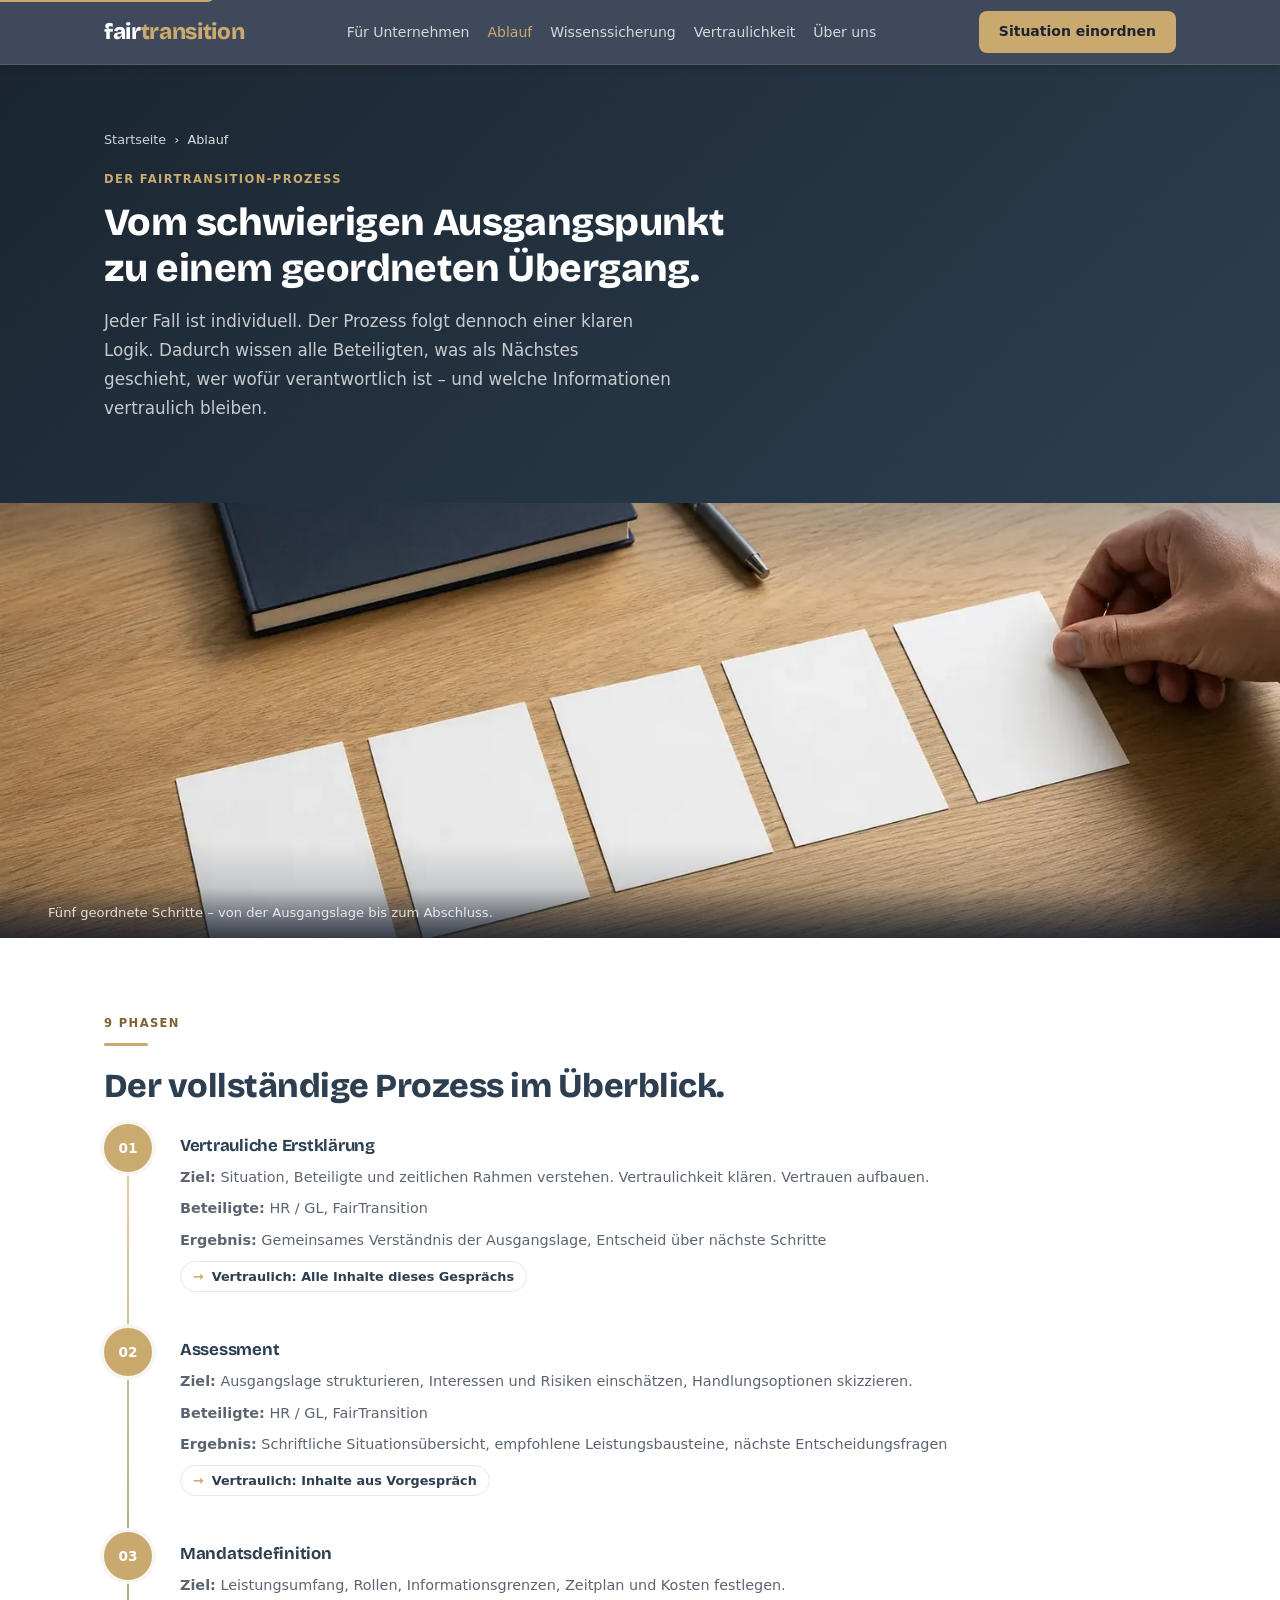
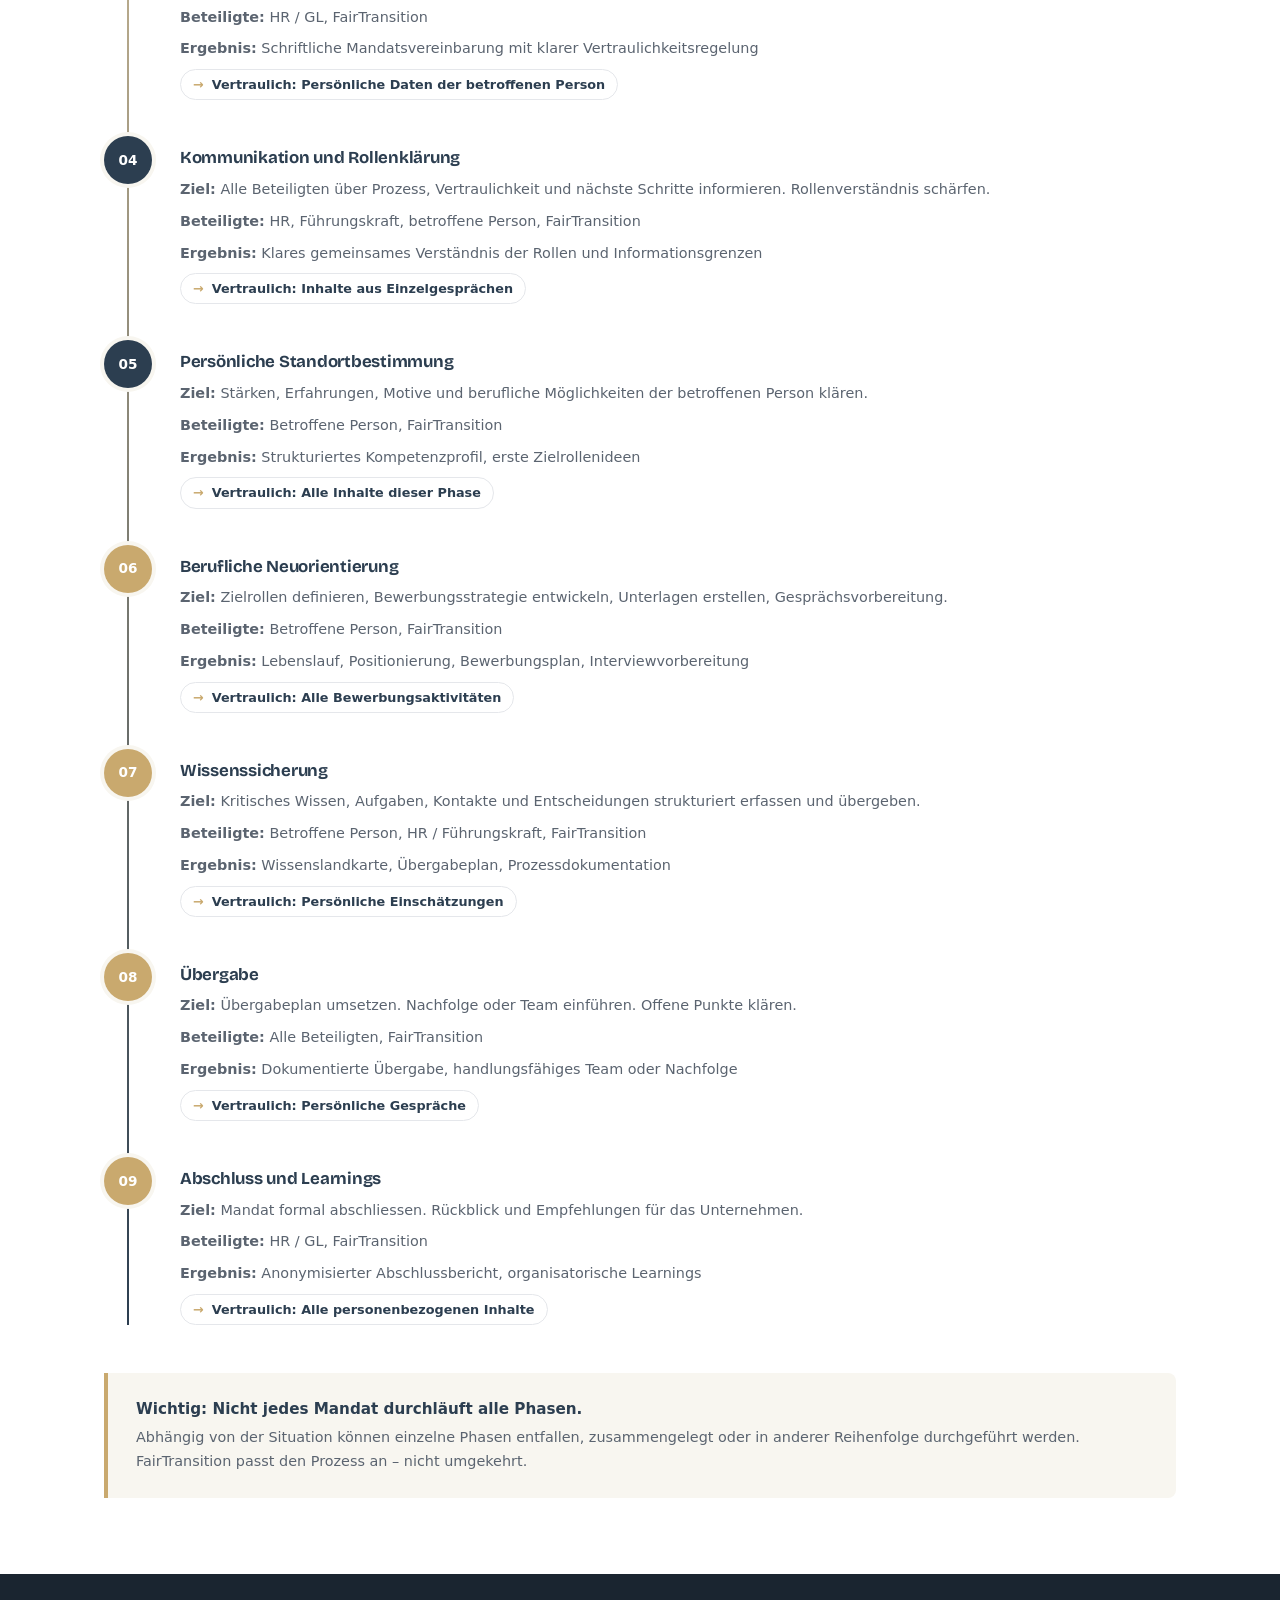
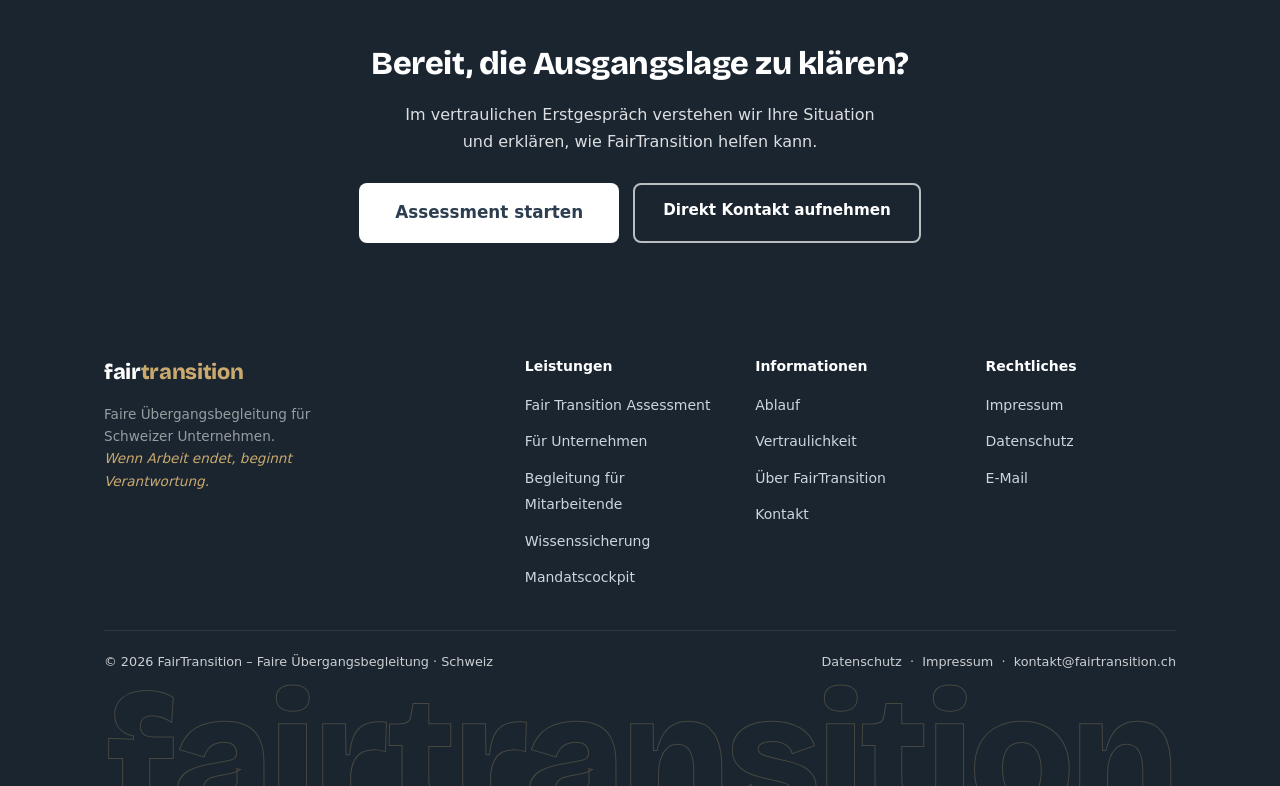
==== ablauf.html @ 6c60d322 "d start" ====
<!DOCTYPE html>
<html lang="de">
<head>
<meta charset="UTF-8">
<meta name="viewport" content="width=device-width, initial-scale=1.0">
<title>FairTransition | Ablauf – So funktioniert ein FairTransition-Mandat</title>
<meta name="description" content="Von der vertraulichen Erstklärung bis zum geordneten Abschluss: Der FairTransition-Prozess in 9 Phasen – klar, strukturiert, für alle Beteiligten nachvollziehbar.">
<meta name="robots" content="index, follow">
<link rel="canonical" href="https://fairtransition.ch/ablauf">
<meta property="og:type" content="website">
<meta property="og:url" content="https://fairtransition.ch/ablauf">
<meta property="og:title" content="FairTransition | Ablauf – So funktioniert ein FairTransition-Mandat">
<meta property="og:description" content="Von der vertraulichen Erstklärung bis zum geordneten Abschluss: Der FairTransition-Prozess in 9 Phasen – klar, strukturiert, für alle Beteiligten nachvollziehbar.">
<meta property="og:locale" content="de_CH">
<meta property="og:image" content="https://fairtransition.ch/media/fairtransition/og-image.webp">
<meta property="og:image:width" content="1200">
<meta property="og:image:height" content="630">
<meta name="twitter:image" content="https://fairtransition.ch/media/fairtransition/og-image.webp">
<link rel="icon" type="image/svg+xml" href="favicon.svg">
<link rel="preload" href="fonts/bricolage-grotesque-latin-wght-normal.woff2" as="font" type="font/woff2" crossorigin>
<link rel="stylesheet" href="css/style.css">
<link rel="stylesheet" href="css/modern.css">
</head>
<body>
<a href="index.html#main" class="skip-link">Zum Inhalt springen</a>
<nav id="nav" aria-label="Hauptnavigation">
  <div class="container nav-inner">
    <a href="index.html" class="nav-logo">fair<span>transition</span></a>
    <ul class="nav-links" role="list">
      <li><a href="unternehmen.html">Für Unternehmen</a></li>
      <li><a href="ablauf.html">Ablauf</a></li>
      <li><a href="wissenssicherung.html">Wissenssicherung</a></li>
      <li><a href="vertraulichkeit.html">Vertraulichkeit</a></li>
      <li><a href="ueber-fairtransition.html">Über uns</a></li>
    </ul>
    <a href="assessment.html" class="btn btn-primary btn-sm nav-cta" data-track="cta_nav">Situation einordnen</a>
    <button class="nav-toggle" id="navToggle" aria-label="Menü öffnen" aria-expanded="false">
      <span></span><span></span><span></span>
    </button>
  </div>
</nav>
<main id="main">

<section class="sub-hero" aria-labelledby="ab-h1">
  <div class="container">
    <nav aria-label="Breadcrumb" class="breadcrumb">
      <a href="index.html">Startseite</a><span>›</span><span>Ablauf</span>
    </nav>
    <span class="kicker">Der FairTransition-Prozess</span>
    <h1 id="ab-h1">Vom schwierigen Ausgangspunkt zu einem geordneten Übergang.</h1>
    <p>Jeder Fall ist individuell. Der Prozess folgt dennoch einer klaren Logik. Dadurch wissen alle Beteiligten, was als Nächstes geschieht, wer wofür verantwortlich ist – und welche Informationen vertraulich bleiben.</p>
  </div>
</section>

<figure class="ft-band">
  <img src="media/fairtransition/11-ablauf-struktur.webp" alt="Fünf schlichte Karten in einer Reihe auf einem Tisch als Sinnbild für den strukturierten Ablauf" loading="lazy" decoding="async" width="1500" height="900">
  <figcaption>Fünf geordnete Schritte – von der Ausgangslage bis zum Abschluss.</figcaption>
</figure>

<section style="background:var(--white)" aria-labelledby="ab-phases">
  <div class="container">
    <span class="kicker">9 Phasen</span>
    <div class="rule"></div>
    <h2 id="ab-phases" class="section-title">Der vollständige Prozess im Überblick.</h2>
    <div class="prozess-grid">

      <div class="prozess-step reveal">
        <div class="prozess-num">01</div>
        <div class="prozess-content">
          <h3>Vertrauliche Erstklärung</h3>
          <p><strong>Ziel:</strong> Situation, Beteiligte und zeitlichen Rahmen verstehen. Vertraulichkeit klären. Vertrauen aufbauen.</p>
          <p><strong>Beteiligte:</strong> HR / GL, FairTransition</p>
          <p><strong>Ergebnis:</strong> Gemeinsames Verständnis der Ausgangslage, Entscheid über nächste Schritte</p>
          <span class="prozess-result">Vertraulich: Alle Inhalte dieses Gesprächs</span>
        </div>
      </div>

      <div class="prozess-step reveal">
        <div class="prozess-num">02</div>
        <div class="prozess-content">
          <h3>Assessment</h3>
          <p><strong>Ziel:</strong> Ausgangslage strukturieren, Interessen und Risiken einschätzen, Handlungsoptionen skizzieren.</p>
          <p><strong>Beteiligte:</strong> HR / GL, FairTransition</p>
          <p><strong>Ergebnis:</strong> Schriftliche Situationsübersicht, empfohlene Leistungsbausteine, nächste Entscheidungsfragen</p>
          <span class="prozess-result">Vertraulich: Inhalte aus Vorgespräch</span>
        </div>
      </div>

      <div class="prozess-step reveal">
        <div class="prozess-num">03</div>
        <div class="prozess-content">
          <h3>Mandatsdefinition</h3>
          <p><strong>Ziel:</strong> Leistungsumfang, Rollen, Informationsgrenzen, Zeitplan und Kosten festlegen.</p>
          <p><strong>Beteiligte:</strong> HR / GL, FairTransition</p>
          <p><strong>Ergebnis:</strong> Schriftliche Mandatsvereinbarung mit klarer Vertraulichkeitsregelung</p>
          <span class="prozess-result">Vertraulich: Persönliche Daten der betroffenen Person</span>
        </div>
      </div>

      <div class="prozess-step reveal">
        <div class="prozess-num">04</div>
        <div class="prozess-content">
          <h3>Kommunikation und Rollenklärung</h3>
          <p><strong>Ziel:</strong> Alle Beteiligten über Prozess, Vertraulichkeit und nächste Schritte informieren. Rollenverständnis schärfen.</p>
          <p><strong>Beteiligte:</strong> HR, Führungskraft, betroffene Person, FairTransition</p>
          <p><strong>Ergebnis:</strong> Klares gemeinsames Verständnis der Rollen und Informationsgrenzen</p>
          <span class="prozess-result">Vertraulich: Inhalte aus Einzelgesprächen</span>
        </div>
      </div>

      <div class="prozess-step reveal">
        <div class="prozess-num">05</div>
        <div class="prozess-content">
          <h3>Persönliche Standortbestimmung</h3>
          <p><strong>Ziel:</strong> Stärken, Erfahrungen, Motive und berufliche Möglichkeiten der betroffenen Person klären.</p>
          <p><strong>Beteiligte:</strong> Betroffene Person, FairTransition</p>
          <p><strong>Ergebnis:</strong> Strukturiertes Kompetenzprofil, erste Zielrollenideen</p>
          <span class="prozess-result">Vertraulich: Alle Inhalte dieser Phase</span>
        </div>
      </div>

      <div class="prozess-step reveal">
        <div class="prozess-num">06</div>
        <div class="prozess-content">
          <h3>Berufliche Neuorientierung</h3>
          <p><strong>Ziel:</strong> Zielrollen definieren, Bewerbungsstrategie entwickeln, Unterlagen erstellen, Gesprächsvorbereitung.</p>
          <p><strong>Beteiligte:</strong> Betroffene Person, FairTransition</p>
          <p><strong>Ergebnis:</strong> Lebenslauf, Positionierung, Bewerbungsplan, Interviewvorbereitung</p>
          <span class="prozess-result">Vertraulich: Alle Bewerbungsaktivitäten</span>
        </div>
      </div>

      <div class="prozess-step reveal">
        <div class="prozess-num">07</div>
        <div class="prozess-content">
          <h3>Wissenssicherung</h3>
          <p><strong>Ziel:</strong> Kritisches Wissen, Aufgaben, Kontakte und Entscheidungen strukturiert erfassen und übergeben.</p>
          <p><strong>Beteiligte:</strong> Betroffene Person, HR / Führungskraft, FairTransition</p>
          <p><strong>Ergebnis:</strong> Wissenslandkarte, Übergabeplan, Prozessdokumentation</p>
          <span class="prozess-result">Vertraulich: Persönliche Einschätzungen</span>
        </div>
      </div>

      <div class="prozess-step reveal">
        <div class="prozess-num">08</div>
        <div class="prozess-content">
          <h3>Übergabe</h3>
          <p><strong>Ziel:</strong> Übergabeplan umsetzen. Nachfolge oder Team einführen. Offene Punkte klären.</p>
          <p><strong>Beteiligte:</strong> Alle Beteiligten, FairTransition</p>
          <p><strong>Ergebnis:</strong> Dokumentierte Übergabe, handlungsfähiges Team oder Nachfolge</p>
          <span class="prozess-result">Vertraulich: Persönliche Gespräche</span>
        </div>
      </div>

      <div class="prozess-step reveal">
        <div class="prozess-num">09</div>
        <div class="prozess-content">
          <h3>Abschluss und Learnings</h3>
          <p><strong>Ziel:</strong> Mandat formal abschliessen. Rückblick und Empfehlungen für das Unternehmen.</p>
          <p><strong>Beteiligte:</strong> HR / GL, FairTransition</p>
          <p><strong>Ergebnis:</strong> Anonymisierter Abschlussbericht, organisatorische Learnings</p>
          <span class="prozess-result">Vertraulich: Alle personenbezogenen Inhalte</span>
        </div>
      </div>

    </div>
    <div style="margin-top:48px;padding:24px 28px;background:var(--cream);border-left:4px solid var(--ochre);border-radius:0 var(--r) var(--r) 0">
      <p style="font-size:.95rem;color:var(--blue);font-weight:600;margin-bottom:4px">Wichtig: Nicht jedes Mandat durchläuft alle Phasen.</p>
      <p style="font-size:.9rem;color:var(--gray)">Abhängig von der Situation können einzelne Phasen entfallen, zusammengelegt oder in anderer Reihenfolge durchgeführt werden. FairTransition passt den Prozess an – nicht umgekehrt.</p>
    </div>
  </div>
</section>

<section style="background:var(--blue-dk);padding:64px 0;text-align:center">
  <div class="container">
    <h2 style="font-size:clamp(1.4rem,3vw,2rem);font-weight:800;color:var(--white);margin-bottom:12px">Bereit, die Ausgangslage zu klären?</h2>
    <p style="color:rgba(255,255,255,.85);max-width:480px;margin:0 auto 28px">Im vertraulichen Erstgespräch verstehen wir Ihre Situation und erklären, wie FairTransition helfen kann.</p>
    <div class="cta-btns">
      <a href="assessment.html" class="btn btn-white btn-lg" data-track="cta_ab_assess">Assessment starten</a>
      <a href="kontakt.html" class="btn btn-outline" data-track="cta_ab_kontakt">Direkt Kontakt aufnehmen</a>
    </div>
  </div>
</section>

</main>
<footer>
  <div class="container">
    <div class="footer-inner">
      <div class="footer-brand">
        <div class="logo">fair<span>transition</span></div>
        <p>Faire Übergangsbegleitung für Schweizer Unternehmen.<br><em>Wenn Arbeit endet, beginnt Verantwortung.</em></p>
      </div>
      <div class="footer-col">
        <h4>Leistungen</h4>
        <ul>
          <li><a href="assessment.html">Fair Transition Assessment</a></li>
          <li><a href="unternehmen.html">Für Unternehmen</a></li>
          <li><a href="mitarbeitende.html">Begleitung für Mitarbeitende</a></li>
          <li><a href="wissenssicherung.html">Wissenssicherung</a></li>
          <li><a href="mandatscockpit.html">Mandatscockpit</a></li>
        </ul>
      </div>
      <div class="footer-col">
        <h4>Informationen</h4>
        <ul>
          <li><a href="ablauf.html">Ablauf</a></li>
          <li><a href="vertraulichkeit.html">Vertraulichkeit</a></li>
          <li><a href="ueber-fairtransition.html">Über FairTransition</a></li>
          <li><a href="kontakt.html">Kontakt</a></li>
        </ul>
      </div>
      <div class="footer-col">
        <h4>Rechtliches</h4>
        <ul>
          <li><a href="impressum.html">Impressum</a></li>
          <li><a href="datenschutz.html">Datenschutz</a></li>
          <li><a href="mailto:kontakt@fairtransition.ch">E-Mail</a></li>
        </ul>
      </div>
    </div>
    <div class="footer-bottom">
      <span>© 2026 FairTransition – Faire Übergangsbegleitung · Schweiz</span>
      <span>
        <a href="datenschutz.html">Datenschutz</a> &nbsp;·&nbsp;
        <a href="impressum.html">Impressum</a> &nbsp;·&nbsp;
        <a href="mailto:kontakt@fairtransition.ch">kontakt@fairtransition.ch</a>
      </span>
    </div>
  </div>
</footer>
<script src="js/main.js"></script>
</body>
</html>
---- css/style.css ----
/* ================================================================
   FAIRTRANSITION.CH – Shared Design System
   Version 2.0 | fairtransition.ch
================================================================ */

/* ── Reset & Base ─────────────────────────────────────────── */
*, *::before, *::after { box-sizing: border-box; margin: 0; padding: 0; }

:root {
  /* Brand Colours */
  --blue:      #2C3E50;
  --blue-dk:   #1a2530;
  --blue-lt:   #3a5068;
  --ochre:     #C9A96E;
  --ochre-lt:  #e8cfa0;
  --ochre-bg:  rgba(201,169,110,.12);
  --cream:     #F8F6F0;
  --cream-dk:  #EDE9E0;
  --white:     #FFFFFF;
  --text:      #1f2937;
  --gray:      #5B6470;  /* a11y: 4.27->5.4:1 auf Weiss */
  --gray-lt:   #F3F4F6;
  --gray-ln:   #E5E7EB;

  /* Typography */
  --ff:   'Segoe UI', system-ui, -apple-system, sans-serif;

  /* Layout */
  --r:         8px;
  --r-lg:      14px;
  --max-w:     1120px;
  --section-v: 76px;

  /* Shadow */
  --shadow:    0 2px 12px rgba(44,62,80,.09);
  --shadow-md: 0 4px 24px rgba(44,62,80,.14);
  --shadow-lg: 0 8px 40px rgba(44,62,80,.18);
}

html { scroll-behavior: smooth; font-size: 16px; }

body {
  font-family: var(--ff);
  color: var(--text);
  background: var(--white);
  line-height: 1.65;
  -webkit-font-smoothing: antialiased;
}

a { color: var(--ochre); text-decoration: none; }
a:hover { text-decoration: underline; }
img { display: block; max-width: 100%; }
ul, ol { list-style: none; }

/* Skip link */
.skip-link {
  position: absolute;
  top: -40px;
  left: 0;
  background: var(--ochre);
  color: #1C2333; /* a11y */
  padding: 8px 16px;
  z-index: 9999;
  font-weight: 600;
  border-radius: 0 0 var(--r) 0;
  transition: top .2s;
}
.skip-link:focus { top: 0; }

/* ── Layout ───────────────────────────────────────────────── */
.container { max-width: var(--max-w); margin: 0 auto; padding: 0 24px; }
section { padding: var(--section-v) 0; }

/* ── Typographic helpers ──────────────────────────────────── */
.kicker {
  font-size: .72rem;
  font-weight: 700;
  letter-spacing: .12em;
  text-transform: uppercase;
  color: var(--ochre);
  display: block;
  margin-bottom: 10px;
}
.rule {
  width: 44px; height: 3px;
  background: var(--ochre);
  border-radius: 2px;
  margin-bottom: 20px;
}
.section-title {
  font-size: clamp(1.5rem, 3vw, 2.1rem);
  font-weight: 800;
  color: var(--blue);
  line-height: 1.25;
  margin-bottom: 16px;
}
.section-lead {
  font-size: 1.05rem;
  color: var(--gray);
  max-width: 620px;
  margin-bottom: 48px;
  line-height: 1.72;
}
.section-tag {
  font-size: .78rem;
  font-weight: 700;
  letter-spacing: .08em;
  text-transform: uppercase;
  color: var(--ochre);
  margin-bottom: 10px;
}

/* ── Buttons ──────────────────────────────────────────────── */
.btn {
  display: inline-block;
  padding: 13px 28px;
  border-radius: var(--r);
  font-size: .95rem;
  font-weight: 600;
  cursor: pointer;
  transition: opacity .2s, box-shadow .2s, transform .15s;
  border: none;
  text-decoration: none;
  font-family: var(--ff);
}
.btn:hover { opacity: .9; transform: translateY(-1px); box-shadow: var(--shadow-md); text-decoration: none; }
.btn:focus-visible { outline: 3px solid var(--ochre); outline-offset: 3px; }

.btn-primary  { background: var(--ochre); color: #1C2333; } /* a11y: 2.24->7.0:1 */
.btn-outline  { background: transparent; color: var(--white); border: 2px solid rgba(255,255,255,.7); }
.btn-outline:hover { background: rgba(255,255,255,.1); }
.btn-blue     { background: var(--blue); color: var(--white); }
.btn-ghost    { background: transparent; color: var(--ochre); border: 2px solid var(--ochre); }
.btn-ghost:hover { background: var(--ochre-bg); opacity: 1; }
.btn-white    { background: var(--white); color: var(--blue); }
.btn-sm       { padding: 9px 20px; font-size: .875rem; }
.btn-lg       { padding: 16px 36px; font-size: 1.05rem; }

/* ── NAV ──────────────────────────────────────────────────── */
#nav {
  position: sticky;
  top: 0;
  z-index: 200;
  background: var(--blue);
  box-shadow: 0 2px 8px rgba(0,0,0,.18);
}
.nav-inner {
  display: flex;
  align-items: center;
  justify-content: space-between;
  height: 64px;
  gap: 16px;
}
.nav-logo {
  font-size: 1.4rem;
  font-weight: 800;
  color: var(--white);
  letter-spacing: .03em;
  flex-shrink: 0;
  text-decoration: none;
}
.nav-logo:hover { text-decoration: none; opacity: .9; }
.nav-logo span { color: var(--ochre); }
.nav-links {
  display: flex;
  gap: 18px;
  list-style: none;
  align-items: center;
}
.nav-links a {
  color: rgba(255,255,255,.78);
  font-size: .875rem;
  font-weight: 500;
  transition: color .2s;
  text-decoration: none;
  white-space: nowrap;
}
.nav-links a:hover { color: var(--ochre); text-decoration: none; }
.nav-links a.active { color: var(--ochre); }
.nav-cta { flex-shrink: 0; }

/* Mobile hamburger */
.nav-toggle { display: none; background: none; border: none; cursor: pointer; padding: 6px; }
.nav-toggle span {
  display: block; width: 24px; height: 2px;
  background: var(--white); margin: 5px 0;
  transition: transform .3s, opacity .3s;
}
.nav-open .nav-toggle span:nth-child(1) { transform: translateY(7px) rotate(45deg); }
.nav-open .nav-toggle span:nth-child(2) { opacity: 0; }
.nav-open .nav-toggle span:nth-child(3) { transform: translateY(-7px) rotate(-45deg); }

@media (max-width: 1080px) {
  .nav-links, .nav-cta { display: none; }
  .nav-toggle { display: block; }
  .nav-open .nav-links {
    display: flex; flex-direction: column;
    position: absolute; top: 64px; left: 0; right: 0;
    background: var(--blue-dk);
    padding: 20px 24px 24px;
    gap: 16px;
  }
  .nav-open .nav-cta {
    display: block;
    padding: 0 24px 24px;
    background: var(--blue-dk);
  }
}

/* ── CUSTOMER JOURNEY ─────────────────────────────────────── */
#journey {
  background: var(--cream);
  border-bottom: 1px solid var(--gray-ln);
  padding: 52px 0 48px;
  overflow: hidden;
}
.journey-intro { text-align: center; margin-bottom: 44px; }
.journey-kicker {
  font-size: .7rem; font-weight: 700;
  letter-spacing: .15em; text-transform: uppercase;
  color: var(--ochre); display: block; margin-bottom: 8px;
}
.journey-headline { font-size: 1.1rem; color: var(--blue); font-weight: 600; margin: 0; line-height: 1.4; }
.journey-track { display: grid; grid-template-columns: repeat(5,1fr); position: relative; }
.journey-track::before {
  content: ''; position: absolute;
  top: 27px; left: 10%; width: 80%; height: 2px;
  background: linear-gradient(to right, var(--gray-ln) 0%, var(--ochre-lt) 30%, var(--ochre) 60%, var(--blue) 100%);
  z-index: 0;
}
.journey-step {
  display: flex; flex-direction: column;
  align-items: center; text-align: center;
  padding: 0 10px; position: relative; z-index: 1;
}
.journey-circle {
  width: 56px; height: 56px; border-radius: 50%;
  display: flex; align-items: center; justify-content: center;
  font-size: .78rem; font-weight: 800; margin-bottom: 14px;
  border: 2px solid var(--gray-ln); background: var(--cream); color: var(--gray);
}
.journey-step:nth-child(2) .journey-circle { border-color: var(--ochre-lt); color: var(--ochre); }
.journey-step:nth-child(3) .journey-circle { border-color: var(--ochre); background: var(--ochre); color: var(--white); }
.journey-step:nth-child(4) .journey-circle { border-color: var(--blue); background: var(--blue); color: var(--white); }
.journey-step:nth-child(5) .journey-circle { border-color: var(--blue); background: var(--blue); color: var(--white); }
.journey-emotion { font-size: .62rem; font-weight: 700; letter-spacing: .1em; text-transform: uppercase; color: var(--gray); margin: 0 0 4px; }
.journey-step:nth-child(5) .journey-emotion { color: var(--ochre); }
.journey-title { font-size: .9rem; font-weight: 700; color: var(--blue); margin: 0 0 4px; line-height: 1.3; }
.journey-step:nth-child(5) .journey-title { color: var(--ochre); }
.journey-time { font-size: .63rem; color: var(--gray); margin: 0 0 6px; font-style: italic; }
.journey-desc { font-size: .78rem; color: var(--gray); line-height: 1.55; margin: 0 0 8px; }
.journey-badge { display: inline-block; font-size: .62rem; font-weight: 700; padding: 3px 9px; border-radius: 20px; background: var(--ochre-bg); color: var(--ochre); letter-spacing: .04em; }
@media (max-width:860px) { .journey-track { grid-template-columns: repeat(3,1fr); gap: 32px 0; } .journey-track::before { display:none; } }
@media (max-width:600px) { .journey-track { grid-template-columns:1fr; gap:24px; } .journey-step { flex-direction:row; text-align:left; gap:14px; align-items:flex-start; } .journey-circle { flex-shrink:0; width:44px; height:44px; font-size:.7rem; margin-bottom:0; } }

/* ── HERO ─────────────────────────────────────────────────── */
#hero {
  background: linear-gradient(140deg, var(--blue-dk) 0%, var(--blue) 55%, var(--blue-lt) 100%);
  color: var(--white);
  padding: 88px 0 80px;
  position: relative;
  overflow: hidden;
}
#hero::before {
  content: '';
  position: absolute; inset: 0;
  background: url("data:image/svg+xml,%3Csvg width='60' height='60' viewBox='0 0 60 60' xmlns='http://www.w3.org/2000/svg'%3E%3Cg fill='none' fill-rule='evenodd'%3E%3Cg fill='%23ffffff' fill-opacity='0.018'%3E%3Cpath d='M36 34v-4h-2v4h-4v2h4v4h2v-4h4v-2h-4zm0-30V0h-2v4h-4v2h4v4h2V6h4V4h-4zM6 34v-4H4v4H0v2h4v4h2v-4h4v-2H6zM6 4V0H4v4H0v2h4v4h2V6h4V4H6z'/%3E%3C/g%3E%3C/g%3E%3C/svg%3E");
}
.hero-layout { display: grid; grid-template-columns: 1fr 420px; gap: 64px; align-items: center; position: relative; }
.hero-inner { position: relative; }
.hero-eyebrow {
  display: inline-block;
  background: rgba(201,169,110,.18);
  border: 1px solid rgba(201,169,110,.38);
  color: var(--ochre-lt);
  font-size: .78rem; font-weight: 700;
  letter-spacing: .08em; text-transform: uppercase;
  padding: 5px 14px; border-radius: 20px; margin-bottom: 24px;
}
#hero h1 {
  font-size: clamp(1.8rem, 4vw, 2.75rem);
  font-weight: 800; line-height: 1.2; margin-bottom: 20px;
}
.hero-sub {
  font-size: 1.05rem; color: rgba(255,255,255,.75);
  max-width: 540px; margin-bottom: 36px; line-height: 1.75;
}
.hero-btns { display: flex; gap: 14px; flex-wrap: wrap; margin-bottom: 22px; }
.hero-microcopy { font-size: .8rem; color: rgba(255,255,255,.5); }
.hero-visual {
  display: flex; align-items: center; justify-content: center;
}
.hero-svg-wrap {
  width: 100%; max-width: 380px;
  opacity: .85;
}
@media (max-width: 960px) {
  .hero-layout { grid-template-columns: 1fr; gap: 0; }
  .hero-visual { display: none; }
}

/* ── SECTION BACKGROUNDS ──────────────────────────────────── */
.bg-white  { background: var(--white); }
.bg-cream  { background: var(--cream); }
.bg-blue   { background: var(--blue); }
.bg-dark   { background: var(--blue-dk); }

/* ── PROBLEM SECTION ──────────────────────────────────────── */
#problem { background: var(--white); }
.problem-intro { max-width: 720px; margin-bottom: 52px; }
.problem-cards {
  display: grid; grid-template-columns: repeat(3,1fr); gap: 24px;
}
.problem-card {
  background: var(--cream);
  border-radius: var(--r-lg);
  padding: 32px 28px;
  border-top: 3px solid transparent;
  transition: border-color .25s;
}
.problem-card:hover { border-top-color: var(--ochre); }
.problem-card-ico {
  width: 44px; height: 44px;
  background: var(--white);
  border-radius: 50%;
  display: flex; align-items: center; justify-content: center;
  font-size: 1.1rem;
  margin-bottom: 16px;
  box-shadow: var(--shadow);
}
.problem-card h3 { font-size: 1rem; font-weight: 700; color: var(--blue); margin-bottom: 10px; }
.problem-card p  { font-size: .9rem; color: var(--gray); line-height: 1.65; margin-bottom: 0; }
.problem-close {
  margin-top: 44px;
  font-size: 1.05rem;
  font-style: italic;
  color: var(--blue);
  font-weight: 600;
  padding: 20px 28px;
  background: var(--cream);
  border-left: 4px solid var(--ochre);
  border-radius: 0 var(--r) var(--r) 0;
}
@media (max-width: 860px) { .problem-cards { grid-template-columns: 1fr 1fr; } }
@media (max-width: 540px) { .problem-cards { grid-template-columns: 1fr; } }

/* ── POSITIONIERUNG ───────────────────────────────────────── */
#positionierung { background: var(--blue); }
#positionierung .section-title { color: var(--white); }
#positionierung .kicker        { color: var(--ochre); }
#positionierung .rule          { background: var(--ochre); }
.pos-intro { color: rgba(255,255,255,.75); font-size: 1.05rem; max-width: 640px; margin-bottom: 48px; line-height: 1.75; }
.pos-grid {
  display: grid; grid-template-columns: repeat(3,1fr); gap: 20px;
}
.pos-card {
  background: rgba(255,255,255,.07);
  border: 1px solid rgba(255,255,255,.1);
  border-radius: var(--r);
  padding: 28px 24px;
}
.pos-card h3 { font-size: .95rem; font-weight: 700; color: var(--ochre); margin-bottom: 12px; }
.pos-card ul { display: flex; flex-direction: column; gap: 8px; }
.pos-card ul li {
  font-size: .88rem; color: rgba(255,255,255,.72);
  padding-left: 16px; position: relative; line-height: 1.5;
}
.pos-card ul li::before { content: '→'; position: absolute; left: 0; color: var(--ochre); font-weight: 700; }
@media (max-width: 860px) { .pos-grid { grid-template-columns: 1fr 1fr; } }
@media (max-width: 540px) { .pos-grid { grid-template-columns: 1fr; } }

/* ── PROZESS ──────────────────────────────────────────────── */
#prozess { background: var(--cream); }
.prozess-grid {
  display: flex; flex-direction: column; gap: 0;
  position: relative;
}
.prozess-grid::before {
  content: '';
  position: absolute; left: 23px; top: 0; bottom: 0; width: 2px;
  background: linear-gradient(to bottom, var(--ochre-lt), var(--blue));
}
.prozess-step {
  display: grid; grid-template-columns: 48px 1fr;
  gap: 28px; align-items: start;
  padding: 0 0 36px 0; position: relative;
}
.prozess-step:last-child { padding-bottom: 0; }
.prozess-num {
  width: 48px; height: 48px;
  border-radius: 50%;
  background: var(--ochre);
  color: var(--white);
  display: flex; align-items: center; justify-content: center;
  font-size: .85rem; font-weight: 800;
  flex-shrink: 0;
  position: relative; z-index: 1;
  box-shadow: 0 0 0 4px var(--cream);
}
.prozess-step:nth-child(4) .prozess-num,
.prozess-step:nth-child(5) .prozess-num { background: var(--blue); }
.prozess-content { padding-top: 8px; }
.prozess-content h3 { font-size: 1.05rem; font-weight: 700; color: var(--blue); margin-bottom: 6px; }
.prozess-content p  { font-size: .9rem; color: var(--gray); line-height: 1.65; margin-bottom: 8px; }
.prozess-result {
  display: inline-flex; align-items: center; gap: 8px;
  font-size: .8rem; font-weight: 600; color: var(--blue);
  background: var(--white); padding: 4px 12px;
  border-radius: 20px; border: 1px solid var(--gray-ln);
}
.prozess-result::before { content: '→'; color: var(--ochre); }

/* ── MANDATSCOCKPIT ───────────────────────────────────────── */
#cockpit { background: var(--white); }
.cockpit-wrap {
  display: grid; grid-template-columns: 1fr 1fr;
  gap: 48px; align-items: start;
}
.cockpit-text .section-lead { margin-bottom: 28px; }
.cockpit-demo {
  background: var(--cream);
  border-radius: var(--r-lg);
  padding: 28px;
  border: 1px solid var(--gray-ln);
  box-shadow: var(--shadow);
  position: relative;
}
.cockpit-demo-label {
  display: inline-block;
  font-size: .65rem; font-weight: 700;
  letter-spacing: .1em; text-transform: uppercase;
  background: #fef3c7; color: #92400e;
  border: 1px solid #fde68a;
  padding: 3px 10px; border-radius: 20px;
  margin-bottom: 20px;
}
.cockpit-header {
  display: flex; align-items: center; justify-content: space-between;
  margin-bottom: 20px;
}
.cockpit-title { font-size: 1rem; font-weight: 700; color: var(--blue); }
.cockpit-status {
  display: flex; align-items: center; gap: 6px;
  font-size: .78rem; font-weight: 600; color: #065f46;
}
.cockpit-status::before { content: ''; width: 8px; height: 8px; border-radius: 50%; background: #34d399; display: block; }
.cockpit-phases {
  display: flex; gap: 0; margin-bottom: 20px;
  border-radius: var(--r); overflow: hidden;
  border: 1px solid var(--gray-ln);
}
.cockpit-phase {
  flex: 1; text-align: center; padding: 8px 4px;
  font-size: .65rem; font-weight: 600; color: var(--gray);
  border-right: 1px solid var(--gray-ln);
  background: var(--white);
}
.cockpit-phase:last-child { border-right: none; }
.cockpit-phase.done { background: var(--blue-dk); color: var(--ochre-lt); }
.cockpit-phase.active { background: var(--ochre); color: var(--white); }
.cockpit-rows { display: flex; flex-direction: column; gap: 10px; margin-bottom: 20px; }
.cockpit-row {
  display: flex; justify-content: space-between; align-items: center;
  padding: 10px 14px; background: var(--white);
  border-radius: var(--r); font-size: .82rem;
}
.cockpit-row-label { color: var(--gray); font-weight: 500; }
.cockpit-row-val { font-weight: 700; color: var(--blue); }
.cockpit-row-val.protected { color: var(--gray); font-style: italic; font-weight: 400; }
.cockpit-sep { height: 1px; background: var(--gray-ln); margin: 4px 0; }
.cockpit-open-count {
  display: inline-flex; align-items: center; gap: 8px;
  font-size: .8rem; font-weight: 600; color: var(--ochre);
}
.cockpit-open-count::before { content: ''; width: 8px; height: 8px; border-radius: 50%; background: var(--ochre-lt); display: block; }
@media (max-width: 860px) { .cockpit-wrap { grid-template-columns: 1fr; } }

/* ── LEISTUNGEN ───────────────────────────────────────────── */
#leistungen { background: var(--cream); }
.leistung-grid { display: grid; grid-template-columns: repeat(auto-fill, minmax(300px,1fr)); gap: 20px; }
.leistung-card {
  background: var(--white); border-radius: var(--r);
  padding: 28px 26px; box-shadow: var(--shadow);
  border-left: 4px solid transparent;
  transition: border-color .25s, box-shadow .25s, transform .2s;
  display: flex; flex-direction: column;
}
.leistung-card:hover { border-left-color: var(--ochre); box-shadow: var(--shadow-md); transform: translateY(-2px); }
.leistung-card .tag { font-size: .72rem; font-weight: 700; letter-spacing: .07em; text-transform: uppercase; color: var(--ochre); margin-bottom: 8px; }
.leistung-card h3 { font-size: 1rem; font-weight: 700; color: var(--blue); margin-bottom: 8px; }
.leistung-card p  { font-size: .88rem; color: var(--gray); line-height: 1.6; margin-bottom: 14px; flex: 1; }
.leistung-price { font-size: .85rem; font-weight: 600; color: var(--blue); background: var(--cream); display: inline-block; padding: 3px 10px; border-radius: 20px; }

/* ── WISSENSSICHERUNG ─────────────────────────────────────── */
#wissen { background: var(--white); }
.wissen-layout { display: grid; grid-template-columns: 1fr 1fr; gap: 64px; align-items: start; }
.wissen-intro h2 { font-size: clamp(1.4rem, 3vw, 2rem); font-weight: 800; color: var(--blue); margin-bottom: 16px; line-height: 1.3; }
.wissen-intro p  { font-size: .95rem; color: var(--gray); line-height: 1.72; margin-bottom: 20px; }
.wissen-ergebnis { margin-top: 28px; }
.wissen-ergebnis h3 { font-size: .85rem; font-weight: 700; color: var(--blue); margin-bottom: 12px; letter-spacing: .04em; text-transform: uppercase; }
.wissen-chips { display: flex; flex-wrap: wrap; gap: 8px; }
.wissen-chip { font-size: .78rem; font-weight: 600; padding: 5px 14px; border-radius: 20px; background: var(--cream); border: 1px solid var(--gray-ln); color: var(--blue); }
.wissen-map {
  background: var(--cream); border-radius: var(--r-lg);
  padding: 28px; border: 1px solid var(--gray-ln);
}
.wissen-map h3 { font-size: .85rem; font-weight: 700; color: var(--blue); margin-bottom: 16px; }
.wissen-items { display: flex; flex-direction: column; gap: 10px; }
.wissen-item {
  display: flex; align-items: flex-start; gap: 12px;
  padding: 12px 14px; background: var(--white);
  border-radius: var(--r); border: 1px solid var(--gray-ln);
}
.wissen-item-ico { font-size: 1.1rem; flex-shrink: 0; margin-top: 1px; }
.wissen-item-body strong { display: block; font-size: .88rem; font-weight: 700; color: var(--blue); margin-bottom: 2px; }
.wissen-item-body span { font-size: .8rem; color: var(--gray); }
.wissen-trust { margin-top: 28px; padding: 16px 20px; border-left: 3px solid var(--ochre); background: var(--gray-lt); border-radius: 0 var(--r) var(--r) 0; font-size: .88rem; color: var(--gray); font-style: italic; line-height: 1.6; }
@media (max-width: 860px) { .wissen-layout { grid-template-columns: 1fr; } }

/* ── VERTRAULICHKEIT ──────────────────────────────────────── */
#vertrauen { background: var(--cream); }
.vertrauen-grid { display: grid; grid-template-columns: 1fr 1fr; gap: 40px; align-items: start; }
.vertrauen-col h3 { font-size: 1rem; font-weight: 700; color: var(--blue); margin-bottom: 16px; }
.vertrauen-item { display: flex; gap: 14px; margin-bottom: 14px; align-items: flex-start; }
.v-ico { width: 28px; height: 28px; border-radius: 50%; display: flex; align-items: center; justify-content: center; font-size: .82rem; flex-shrink: 0; margin-top: 2px; }
.v-ico.yes { background: #d1fae5; color: #065f46; }
.v-ico.no  { background: #fee2e2; color: #991b1b; }
.v-text strong { display: block; font-size: .9rem; color: var(--blue); margin-bottom: 2px; }
.v-text span   { font-size: .85rem; color: var(--gray); line-height: 1.5; }
.conf-box { background: var(--blue); border-radius: var(--r); padding: 32px; color: var(--white); }
.conf-box h3 { color: var(--ochre); font-size: 1rem; margin-bottom: 16px; }
.conf-box p  { font-size: .9rem; color: rgba(255,255,255,.78); line-height: 1.7; margin-bottom: 12px; }
.conf-box .badge { display: inline-block; background: rgba(201,169,110,.18); border: 1px solid rgba(201,169,110,.38); color: var(--ochre-lt); font-size: .78rem; font-weight: 600; padding: 3px 12px; border-radius: 20px; margin: 4px 4px 0 0; }
@media (max-width: 680px) { .vertrauen-grid { grid-template-columns: 1fr; } }

/* ── KI-TECHNOLOGIE ───────────────────────────────────────── */
#ki { background: var(--blue-dk); padding: 64px 0; }
#ki .kicker      { color: var(--ochre); }
#ki .section-title { color: var(--white); }
#ki .rule        { background: var(--ochre); }
.ki-intro { color: rgba(255,255,255,.72); font-size: 1.02rem; max-width: 640px; margin-bottom: 40px; line-height: 1.75; }
.ki-grid { display: grid; grid-template-columns: repeat(4,1fr); gap: 16px; margin-bottom: 32px; }
.ki-card {
  background: rgba(255,255,255,.06); border: 1px solid rgba(255,255,255,.1);
  border-radius: var(--r); padding: 20px 18px;
}
.ki-card h4 { font-size: .85rem; font-weight: 700; color: var(--ochre); margin-bottom: 6px; }
.ki-card p  { font-size: .82rem; color: rgba(255,255,255,.62); line-height: 1.55; }
.ki-footer { font-size: .9rem; color: rgba(255,255,255,.55); font-style: italic; }
@media (max-width: 860px) { .ki-grid { grid-template-columns: 1fr 1fr; } }
@media (max-width: 540px) { .ki-grid { grid-template-columns: 1fr; } }

/* ── ZIELGRUPPE ───────────────────────────────────────────── */
#zielgruppe { background: var(--white); }
.ziel-grid { display: grid; grid-template-columns: repeat(2,1fr); gap: 12px; margin-bottom: 32px; }
.ziel-item {
  display: flex; align-items: flex-start; gap: 12px;
  padding: 14px 16px; background: var(--cream);
  border-radius: var(--r); border: 1px solid var(--gray-ln);
  font-size: .9rem; color: var(--text); line-height: 1.5;
}
.ziel-item::before { content: '—'; color: var(--ochre); font-weight: 700; flex-shrink: 0; margin-top: 2px; }
.ziel-close { font-size: .95rem; font-style: italic; color: var(--blue); font-weight: 600; padding: 18px 22px; background: var(--cream); border-left: 4px solid var(--ochre); border-radius: 0 var(--r) var(--r) 0; }
@media (max-width: 680px) { .ziel-grid { grid-template-columns: 1fr; } }

/* ── ÜBER ─────────────────────────────────────────────────── */
#ueber { background: var(--cream); }
.ueber-grid { display: grid; grid-template-columns: 1fr 2fr; gap: 48px; align-items: start; }
.ueber-avatar { width: 130px; height: 130px; border-radius: 50%; background: var(--blue); display: flex; align-items: center; justify-content: center; font-size: 2.8rem; color: var(--white); flex-shrink: 0; }
.ueber-left { display: flex; flex-direction: column; align-items: center; gap: 14px; text-align: center; }
.ueber-left p { font-size: .82rem; color: var(--gray); line-height: 1.5; }
.ueber-right h2 { font-size: 1.45rem; font-weight: 800; color: var(--blue); margin-bottom: 14px; }
.ueber-right p  { font-size: .95rem; color: var(--gray); line-height: 1.77; margin-bottom: 14px; }
.ueber-quote { font-size: 1.02rem; font-style: italic; color: var(--blue); font-weight: 600; margin: 24px 0; padding: 16px 22px; border-left: 4px solid var(--ochre); background: var(--white); border-radius: 0 var(--r) var(--r) 0; }
.ueber-chips { display: flex; flex-wrap: wrap; gap: 8px; margin-top: 16px; }
.chip { background: var(--white); border: 1px solid var(--gray-ln); border-radius: 20px; padding: 4px 14px; font-size: .82rem; font-weight: 600; color: var(--blue); }
@media (max-width: 680px) { .ueber-grid { grid-template-columns: 1fr; } .ueber-left { flex-direction: row; align-items: flex-start; text-align: left; } .ueber-avatar { width: 72px; height: 72px; font-size: 1.8rem; } }

/* ── ASSESSMENT CTA ───────────────────────────────────────── */
#assessment-cta { background: var(--ochre); padding: 72px 0; text-align: center; }
#assessment-cta h2 { font-size: clamp(1.5rem, 3vw, 2rem); font-weight: 800; color: var(--white); margin-bottom: 14px; }
#assessment-cta p  { font-size: 1.02rem; color: rgba(255,255,255,.85); max-width: 520px; margin: 0 auto 32px; line-height: 1.7; }
#assessment-cta .cta-micro { font-size: .8rem; color: rgba(255,255,255,.55); margin-top: 16px; }

/* ── CTA BAND ─────────────────────────────────────────────── */
#cta-band { background: var(--blue-dk); padding: 60px 0; text-align: center; }
#cta-band h2 { font-size: 1.6rem; font-weight: 800; color: var(--white); margin-bottom: 10px; }
#cta-band p  { color: rgba(255,255,255,.7); font-size: 1rem; margin-bottom: 28px; }
.cta-btns    { display: flex; gap: 14px; justify-content: center; flex-wrap: wrap; }

/* ── FAQ ──────────────────────────────────────────────────── */
#faq { background: var(--white); }
.faq-tabs { display: flex; gap: 0; margin-bottom: 32px; border-radius: var(--r); overflow: hidden; border: 1px solid var(--gray-ln); width: fit-content; }
.faq-tab { padding: 10px 26px; font-size: .88rem; font-weight: 600; background: var(--white); color: var(--gray); border: none; cursor: pointer; transition: background .2s, color .2s; font-family: var(--ff); }
.faq-tab.active { background: var(--blue); color: var(--white); }
.faq-panel { display: none; }
.faq-panel.active { display: block; }
.faq-item { border-bottom: 1px solid var(--gray-ln); }
.faq-q { width: 100%; text-align: left; padding: 18px 0; background: none; border: none; cursor: pointer; font-size: .97rem; font-weight: 600; color: var(--blue); display: flex; justify-content: space-between; align-items: center; gap: 12px; font-family: var(--ff); }
.faq-q .arrow { font-size: .75rem; color: var(--ochre); transition: transform .25s; flex-shrink: 0; }
.faq-item.open .faq-q .arrow { transform: rotate(180deg); }
.faq-a { display: none; padding: 0 0 18px; color: var(--gray); font-size: .92rem; line-height: 1.72; max-width: 700px; }
.faq-item.open .faq-a { display: block; }

/* ── KONTAKT ──────────────────────────────────────────────── */
#kontakt { background: var(--white); }
.kontakt-layout { display: grid; grid-template-columns: 1fr 1fr; gap: 48px; align-items: start; }
.form-group { display: flex; flex-direction: column; gap: 16px; }
.form-row    { display: grid; grid-template-columns: 1fr 1fr; gap: 16px; }
.form-field label { font-size: .85rem; font-weight: 600; color: var(--blue); display: block; margin-bottom: 6px; }
.form-field input, .form-field textarea, .form-field select {
  width: 100%; padding: 11px 14px;
  border: 1px solid var(--gray-ln); border-radius: var(--r);
  font-size: .9rem; font-family: var(--ff); color: var(--text);
  outline: none; transition: border-color .2s;
  background: var(--white);
}
.form-field input:focus, .form-field textarea:focus, .form-field select:focus { border-color: var(--ochre); }
.form-field textarea { resize: vertical; }
.kontakt-card { background: var(--cream); border-radius: var(--r); padding: 28px; margin-bottom: 18px; }
.kontakt-card h3 { font-size: .95rem; font-weight: 700; color: var(--blue); margin-bottom: 14px; }
.kontakt-card p  { font-size: .9rem; color: var(--gray); margin-bottom: 8px; }
.kontakt-card a  { color: var(--ochre); }
.kontakt-cta-box { background: var(--blue); border-radius: var(--r); padding: 26px; }
.kontakt-cta-box h3 { font-size: .92rem; font-weight: 700; color: var(--ochre); margin-bottom: 8px; }
.kontakt-cta-box p  { font-size: .86rem; color: rgba(255,255,255,.75); margin-bottom: 16px; }
@media (max-width: 680px) { .kontakt-layout { grid-template-columns: 1fr; } .form-row { grid-template-columns: 1fr; } }

/* ── FOOTER ───────────────────────────────────────────────── */
footer { background: var(--blue-dk); color: rgba(255,255,255,.55); padding: 48px 0 24px; }
.footer-inner { display: grid; grid-template-columns: 2fr 1fr 1fr 1fr; gap: 40px; margin-bottom: 40px; }
.footer-brand .logo { font-size: 1.35rem; font-weight: 800; color: var(--white); margin-bottom: 12px; }
.footer-brand .logo span { color: var(--ochre); }
.footer-brand p { font-size: .85rem; line-height: 1.65; max-width: 270px; }
.footer-brand p em { color: var(--ochre); }
.footer-col h4 { color: var(--white); font-size: .875rem; font-weight: 700; margin-bottom: 14px; }
.footer-col ul { display: flex; flex-direction: column; gap: 10px; }
.footer-col ul a { color: rgba(255,255,255,.55); font-size: .875rem; transition: color .2s; text-decoration: none; }
.footer-col ul a:hover { color: var(--ochre); }
.footer-bottom { border-top: 1px solid rgba(255,255,255,.09); padding-top: 20px; display: flex; justify-content: space-between; align-items: center; flex-wrap: wrap; gap: 8px; font-size: .8rem; }
.footer-bottom a { color: rgba(255,255,255,.45); }
.footer-bottom a:hover { color: var(--ochre); }
@media (max-width: 860px) { .footer-inner { grid-template-columns: 1fr 1fr; gap: 28px; } }
@media (max-width: 540px) { .footer-inner { grid-template-columns: 1fr; gap: 24px; } .footer-bottom { flex-direction: column; text-align: center; } }

/* ── SUBPAGE HERO ─────────────────────────────────────────── */
.sub-hero {
  background: linear-gradient(135deg, var(--blue-dk) 0%, var(--blue) 100%);
  padding: 64px 0 52px;
  color: var(--white);
}
.sub-hero .kicker { color: var(--ochre); }
.sub-hero h1 { font-size: clamp(1.6rem, 3.5vw, 2.4rem); font-weight: 800; line-height: 1.2; margin-bottom: 16px; max-width: 700px; }
.sub-hero p  { font-size: 1.05rem; color: rgba(255,255,255,.75); max-width: 600px; line-height: 1.72; margin-bottom: 28px; }
.breadcrumb { display: flex; gap: 8px; align-items: center; font-size: .8rem; color: rgba(255,255,255,.72); margin-bottom: 20px; }
.breadcrumb a { color: rgba(255,255,255,.80); text-decoration: none; }
.breadcrumb a:hover { color: var(--ochre); }
.breadcrumb span { color: rgba(255,255,255,.3); }

/* ── ASSESSMENT FORM ──────────────────────────────────────── */
.assessment-form {
  max-width: 680px; margin: 0 auto;
  background: var(--white); border-radius: var(--r-lg);
  padding: 40px; box-shadow: var(--shadow-lg);
}
.assessment-progress { display: flex; gap: 0; margin-bottom: 36px; }
.progress-step {
  flex: 1; text-align: center;
  padding: 8px 4px; font-size: .68rem; font-weight: 700;
  color: var(--gray); position: relative;
}
.progress-step::after { content: ''; position: absolute; bottom: 0; left: 0; right: 0; height: 3px; background: var(--gray-ln); }
.progress-step.done::after  { background: var(--ochre); }
.progress-step.active::after { background: var(--ochre); }
.progress-step.done { color: var(--ochre); }
.progress-step.active { color: var(--blue); }
.assessment-step { display: none; }
.assessment-step.active { display: block; }
.assessment-step h2 { font-size: 1.3rem; font-weight: 800; color: var(--blue); margin-bottom: 6px; }
.assessment-step .step-hint { font-size: .88rem; color: var(--gray); margin-bottom: 28px; }
.choice-grid { display: grid; grid-template-columns: 1fr 1fr; gap: 10px; margin-bottom: 24px; }
.choice-btn {
  padding: 14px 16px; border: 2px solid var(--gray-ln);
  border-radius: var(--r); background: var(--white);
  font-size: .88rem; font-weight: 500; color: var(--text);
  cursor: pointer; transition: border-color .2s, background .2s;
  text-align: left; font-family: var(--ff);
}
.choice-btn:hover  { border-color: var(--ochre-lt); background: var(--cream); }
.choice-btn.selected { border-color: var(--ochre); background: var(--ochre-bg); color: var(--blue); font-weight: 700; }
.assessment-nav { display: flex; justify-content: space-between; align-items: center; gap: 12px; margin-top: 24px; }
.btn-back { background: none; border: 1px solid var(--gray-ln); color: var(--gray); padding: 10px 20px; border-radius: var(--r); cursor: pointer; font-family: var(--ff); font-size: .9rem; }
.btn-back:hover { border-color: var(--blue); color: var(--blue); }
@media (max-width: 600px) { .assessment-form { padding: 28px 20px; } .choice-grid { grid-template-columns: 1fr; } }

/* ── COCKPIT SUBPAGE ──────────────────────────────────────── */
.cockpit-full {
  background: var(--cream); border-radius: var(--r-lg);
  padding: 32px; border: 1px solid var(--gray-ln);
  box-shadow: var(--shadow-md);
  max-width: 760px; margin: 0 auto;
}
.cockpit-full-label { display: inline-block; font-size: .65rem; font-weight: 700; letter-spacing: .1em; text-transform: uppercase; background: #fef3c7; color: #92400e; border: 1px solid #fde68a; padding: 4px 12px; border-radius: 20px; margin-bottom: 24px; }
.cockpit-section { margin-bottom: 24px; }
.cockpit-section h3 { font-size: .82rem; font-weight: 700; color: var(--gray); letter-spacing: .06em; text-transform: uppercase; margin-bottom: 12px; }
.cockpit-table { width: 100%; border-collapse: collapse; }
.cockpit-table td { padding: 10px 14px; font-size: .88rem; border-bottom: 1px solid var(--gray-ln); background: var(--white); }
.cockpit-table td:first-child { color: var(--gray); width: 45%; }
.cockpit-table td:last-child { color: var(--blue); font-weight: 600; }
.cockpit-table tr:last-child td { border-bottom: none; }
td.protected-cell { color: var(--gray); font-weight: 400; font-style: italic; }

/* ── SCROLL REVEAL ────────────────────────────────────────── */
.reveal { opacity: 0; transform: translateY(20px); transition: opacity .55s ease, transform .55s ease; }
.reveal.visible { opacity: 1; transform: none; }

@media (prefers-reduced-motion: reduce) {
  .reveal { opacity: 1; transform: none; transition: none; }
  .btn:hover { transform: none; }
}

/* ── MODAL ────────────────────────────────────────────────── */
.modal-overlay { display: none; position: fixed; inset: 0; background: rgba(0,0,0,.55); z-index: 500; overflow-y: auto; padding: 40px 20px; }
.modal-overlay.open { display: flex; align-items: flex-start; justify-content: center; }
.modal-box { background: var(--white); border-radius: var(--r); max-width: 760px; width: 100%; padding: 48px 48px 40px; position: relative; box-shadow: var(--shadow-lg); }
.modal-close { position: absolute; top: 18px; right: 20px; background: none; border: none; cursor: pointer; font-size: 1.5rem; color: var(--gray); line-height: 1; transition: color .2s; }
.modal-close:hover { color: var(--blue); }
.modal-box h2 { font-size: 1.4rem; font-weight: 800; color: var(--blue); margin-bottom: 8px; }
.modal-box .m-rule { width: 40px; height: 3px; background: var(--ochre); border-radius: 2px; margin-bottom: 28px; }
.modal-box h3 { font-size: .95rem; font-weight: 700; color: var(--blue); margin: 24px 0 8px; }
.modal-box p  { font-size: .9rem; color: var(--gray); line-height: 1.75; margin-bottom: 10px; }
.modal-box ul { padding-left: 18px; margin-bottom: 10px; }
.modal-box ul li { font-size: .9rem; color: var(--gray); line-height: 1.75; margin-bottom: 4px; }
.modal-box a  { color: var(--ochre); }
.modal-placeholder { background: #fffbeb; border: 1px dashed #d97706; border-radius: 6px; padding: 6px 12px; font-size: .82rem; color: #92400e; margin: 4px 0 12px; display: inline-block; }
@media (max-width: 600px) { .modal-box { padding: 32px 24px 28px; } }

/* ── SPLIT (old compatibility) ────────────────────────────── */
.split-grid { display: grid; grid-template-columns: 1fr 1fr; gap: 24px; }
.split-card { background: var(--white); border-radius: var(--r); padding: 36px 32px; box-shadow: var(--shadow); border-top: 4px solid var(--blue); }
.split-card.card-ma { border-top-color: var(--ochre); }
.split-card h2 { font-size: 1.2rem; font-weight: 700; color: var(--blue); margin-bottom: 14px; }
.split-card p  { color: var(--gray); font-size: .95rem; margin-bottom: 20px; }
.split-list { margin-bottom: 28px; }
.split-list li { padding: 6px 0 6px 20px; position: relative; color: var(--text); font-size: .9rem; }
.split-list li::before { content: '→'; position: absolute; left: 0; color: var(--ochre); font-weight: 700; }
@media (max-width: 680px) { .split-grid { grid-template-columns: 1fr; } }

/* ── UTILITY ──────────────────────────────────────────────── */
.mt-8  { margin-top: 8px; }
.mt-16 { margin-top: 16px; }
.mt-24 { margin-top: 24px; }
.mt-32 { margin-top: 32px; }
.mb-0  { margin-bottom: 0; }
.text-center { text-align: center; }
.text-white  { color: var(--white); }
.text-gray   { color: var(--gray); }
.text-blue   { color: var(--blue); }
.text-ochre  { color: var(--ochre); }

/* ── Horizontal-Overflow-Schutz (Review 2026-07-14) ──────────
   Verhindert seitliches Scrollen auf schmalen Viewports. Breite
   Demo-/Prozess-Widgets werden bei Bedarf intern scrollbar,
   damit kein Inhalt abgeschnitten wird. */
html, body { overflow-x: hidden; }
@media (max-width: 600px) {
  .cockpit-phases { overflow-x: auto; -webkit-overflow-scrolling: touch; }
  .assessment-progress { overflow-x: auto; -webkit-overflow-scrolling: touch; }
}
---- css/modern.css ----
/* ══════════════════════════════════════════════════════════════
   FairTransition – Modern-Layer (Design Engineering)
   Progressive Enhancement über style.css/journey.css:
   · Lokale Variable Font (Bricolage Grotesque, OFL-1.1, 60 KB)
   · CSS Scroll-driven Animations (Lesefortschritt, Parallax)
   · View Transitions API für seitenübergreifende Übergänge
   · @property-animierte Verläufe, color-mix(), text-wrap
   · Filmkorn, Glas-Navigation, taktile Mikrointeraktionen
   Jede Technik ist @supports-abgesichert; ohne Support bleibt
   das bisherige Verhalten vollständig intakt.
   ══════════════════════════════════════════════════════════════ */

/* ── 1 · Typografie: lokale Variable Font für Headlines ── */
@font-face{
  font-family:"Bricolage Grotesque";
  src:url("../fonts/bricolage-grotesque-latin-wght-normal.woff2") format("woff2-variations");
  font-weight:200 800;font-style:normal;font-display:swap;
  unicode-range:U+0000-00FF,U+0131,U+0152-0153,U+02BB-02BC,U+02C6,U+02DA,U+02DC,U+2000-206F,U+2074,U+20AC,U+2122,U+2191,U+2193,U+2212,U+2215,U+FEFF,U+FFFD;
}
@font-face{
  font-family:"Bricolage Grotesque";
  src:url("../fonts/bricolage-grotesque-latin-ext-wght-normal.woff2") format("woff2-variations");
  font-weight:200 800;font-style:normal;font-display:swap;
  unicode-range:U+0100-024F,U+0259,U+1E00-1EFF,U+2020,U+20A0-20AB,U+20AD-20CF,U+2113,U+2C60-2C7F,U+A720-A7FF;
}
h1,h2,h3,.jr-h,.nav-logo,.logo,.ps-logo,.ps-h1{
  font-family:"Bricolage Grotesque",ui-sans-serif,system-ui,sans-serif;
  letter-spacing:-0.015em;font-optical-sizing:auto;
}
h1,.jr-hero h1,.ps-h1{font-weight:750}
h2,.jr-h{font-weight:680}
@supports(text-wrap:balance){h1,h2,.jr-h,.section-title{text-wrap:balance}}
@supports(text-wrap:pretty){p,.jr-lead,.section-lead{text-wrap:pretty}}

/* ── 2 · Lesefortschritt (reines CSS, scroll-driven) ── */
@supports(animation-timeline:scroll()){
  body::before{
    content:"";position:fixed;top:0;left:0;height:3px;width:100%;z-index:200;
    transform-origin:0 50%;transform:scaleX(0);
    background:linear-gradient(90deg,var(--ochre),#e0c896);
    animation:ft-progress linear both;animation-timeline:scroll(root);
    pointer-events:none;
  }
  @keyframes ft-progress{to{transform:scaleX(1)}}
}

/* ── 3 · Seitenübergreifende View Transitions (MPA) ── */
@view-transition{navigation:auto}
::view-transition-old(root){animation:ft-vt-out .28s ease both}
::view-transition-new(root){animation:ft-vt-in .34s ease both}
@keyframes ft-vt-out{to{opacity:0;transform:translateY(-8px)}}
@keyframes ft-vt-in{from{opacity:0;transform:translateY(10px)}}

/* ── 4 · Lebendiger Hero-Verlauf (@property-animiert) ── */
@property --ft-glow-x{syntax:"<percentage>";inherits:false;initial-value:80%}
@property --ft-glow-y{syntax:"<percentage>";inherits:false;initial-value:10%}
.jr-hero,.ps-page{position:relative}
@supports(background:color-mix(in oklab,red,blue)){
  .jr-hero::after,.ps-page::after{
    content:"";position:absolute;inset:0;pointer-events:none;z-index:0;
    background:radial-gradient(720px 480px at var(--ft-glow-x) var(--ft-glow-y),
      color-mix(in oklab,var(--ochre) 16%,transparent),transparent 70%);
    animation:ft-glow 16s ease-in-out infinite alternate;
  }
  @keyframes ft-glow{
    0%{--ft-glow-x:82%;--ft-glow-y:8%}
    50%{--ft-glow-x:68%;--ft-glow-y:34%}
    100%{--ft-glow-x:86%;--ft-glow-y:22%}
  }
  .jr-hero>.container,.ps-page>*{position:relative;z-index:1}
}

/* ── 5 · Filmkorn (SVG-Turbulenz, statisch, GPU-günstig) ── */
body::after{
  content:"";position:fixed;inset:-50%;z-index:199;pointer-events:none;
  background-image:url("data:image/svg+xml,%3Csvg xmlns='http://www.w3.org/2000/svg' width='240' height='240'%3E%3Cfilter id='n'%3E%3CfeTurbulence type='fractalNoise' baseFrequency='0.85' numOctaves='2' stitchTiles='stitch'/%3E%3C/filter%3E%3Crect width='100%25' height='100%25' filter='url(%23n)'/%3E%3C/svg%3E");
  opacity:.028;mix-blend-mode:overlay;
}

/* ── 6 · Glas-Navigation ── */
@supports(backdrop-filter:blur(1px)){
  #nav{
    background:color-mix(in oklab,#152238 82%,transparent);
    backdrop-filter:blur(14px) saturate(1.3);
    -webkit-backdrop-filter:blur(14px) saturate(1.3);
    border-bottom:1px solid color-mix(in oklab,var(--ochre) 18%,transparent);
  }
}
.nav-links a{position:relative;text-decoration:none}
.nav-links a::after{
  content:"";position:absolute;left:0;right:100%;bottom:-4px;height:1.5px;
  background:var(--ochre);transition:right .28s cubic-bezier(.4,0,.2,1);
}
.nav-links a:hover::after,.nav-links a:focus-visible::after{right:0}

/* ── 7 · Taktile Buttons: Sheen + Mikro-Lift ── */
.btn{position:relative;overflow:hidden;
  transition:transform .22s cubic-bezier(.34,1.4,.64,1),box-shadow .22s ease}
.btn::before{
  content:"";position:absolute;inset:0;pointer-events:none;
  background:linear-gradient(105deg,transparent 38%,rgba(255,255,255,.32) 50%,transparent 62%);
  transform:translateX(-120%);transition:transform .55s ease;
}
.btn:hover{transform:translateY(-2px)}
.btn:hover::before{transform:translateX(120%)}
.btn:active{transform:translateY(0) scale(.985);transition-duration:.08s}
.btn-primary:hover{box-shadow:0 10px 28px color-mix(in oklab,var(--ochre) 45%,transparent)}
:where(a,button,input,textarea,summary):focus-visible{
  outline:2px solid var(--ochre);outline-offset:3px;border-radius:4px}

/* ── 8 · Karten: Lift + Konturglühen ── */
.jr-deep a,.jr-split-col,.jr-model-col,.jr-path-ge,.kontakt-card,.kontakt-cta-box{
  transition:transform .3s cubic-bezier(.34,1.3,.64,1),box-shadow .3s ease,border-color .3s ease}
.jr-split-col:hover,.jr-model-col:hover{
  transform:translateY(-3px);
  border-color:color-mix(in oklab,var(--ochre) 45%,#e3e7ec);
  box-shadow:0 18px 44px rgba(10,18,32,.10)}
.jr-deep a:hover{border-color:color-mix(in oklab,var(--ochre) 55%,#e3e7ec)}

/* ── 9 · Dekorativer Medien-Parallax (nur ohne .jr-reveal) ── */
@supports(animation-timeline:view()){
  @media (prefers-reduced-motion:no-preference){
    .jr-hero .jr-media,.jr-invite-grid .jr-media{
      animation:ft-drift linear both;
      animation-timeline:view();animation-range:entry 0% exit 100%;
    }
    @keyframes ft-drift{from{transform:translateY(26px)}to{transform:translateY(-26px)}}
  }
}

/* ── 10 · Feinschliff ── */
::selection{background:color-mix(in oklab,var(--ochre) 80%,white);color:#1c2333}
html{scrollbar-color:color-mix(in oklab,var(--ochre) 60%,#8a93a3) transparent;
  scrollbar-width:thin}
.jr-ph{backdrop-filter:none}
.kicker,.jr-eyebrow{font-feature-settings:"case" 1}
.jr-terms span,.jr-chips span{
  transition:transform .2s ease,border-color .2s ease,background .2s ease}
.jr-terms span:hover{transform:translateY(-2px);border-color:var(--ochre)}
.jr-chips span:hover{background:color-mix(in oklab,var(--ochre) 14%,#eef1f5)}

/* ── 11 · Reduced Motion: alles Dekorative deaktivieren ── */
@media (prefers-reduced-motion:reduce){
  body::before{display:none}
  .jr-hero::after,.ps-page::after{animation:none}
  ::view-transition-old(root),::view-transition-new(root){animation:none}
  .btn,.btn::before,.jr-deep a,.jr-split-col,.jr-model-col,
  .jr-terms span,.jr-chips span,.nav-links a::after{transition:none}
  .btn:hover{transform:none}
}

/* ══ Loop 3 · Editorialer Layer (Referenz-inspiriert, eigenständig) ══ */

/* ── 12 · Hero: grössere Display-Skala + feines Linienraster ── */
.jr-hero h1{font-size:clamp(2rem,4.8vw,3.5rem);line-height:1.08;font-weight:780}
.jr-hero{--ft-grid:color-mix(in oklab,var(--ochre) 9%,transparent)}
@supports(background:color-mix(in oklab,red,blue)){
  .jr-hero .container{position:relative}
  .jr-hero .container::before{
    content:"";position:absolute;inset:-12vh -6vw;pointer-events:none;z-index:-1;
    background:
      linear-gradient(var(--ft-grid) 1px,transparent 1px),
      linear-gradient(90deg,var(--ft-grid) 1px,transparent 1px);
    background-size:88px 88px;
    mask-image:radial-gradient(75% 65% at 42% 40%,#000 25%,transparent 78%);
  }
}

/* ── 13 · Porträt: editorialer Monochrom-Blend ── */
.jr-hero-media-wrap{position:relative}
.jr-portrait{background:#0d1626}
.jr-portrait img{
  filter:grayscale(1) contrast(1.08) brightness(1.02);
  object-position:top center;
  mask-image:linear-gradient(180deg,#000 62%,transparent 97%),
             linear-gradient(90deg,transparent 0%,#000 14%);
  mask-composite:intersect;
  -webkit-mask-image:linear-gradient(180deg,#000 62%,transparent 97%);
}
.jr-portrait{box-shadow:0 30px 80px rgba(0,0,0,.45),
  inset 0 0 0 1px color-mix(in oklab,var(--ochre) 22%,transparent)}
.jr-portrait::after{
  content:"";position:absolute;inset:0;pointer-events:none;
  background:linear-gradient(200deg,transparent 55%,rgba(12,21,36,.85) 96%);
}

/* ── 14 · Fakt-Chip (reale Angabe aus der Gründergeschichte) ── */
.jr-fact-chip{
  position:absolute;left:-16%;bottom:9%;z-index:2;max-width:240px;
  background:color-mix(in oklab,#0e1930 88%,transparent);
  backdrop-filter:blur(10px);
  border:1px solid color-mix(in oklab,var(--ochre) 35%,transparent);
  border-radius:16px;padding:16px 18px;
  box-shadow:0 18px 44px rgba(0,0,0,.4);
}
.jr-fact-chip strong{
  display:block;font-family:"Bricolage Grotesque",system-ui,sans-serif;
  font-size:1.9rem;font-weight:760;color:var(--ochre);line-height:1;margin-bottom:6px}
.jr-fact-chip span{font-size:.8rem;line-height:1.5;color:rgba(255,255,255,.75)}
@media (max-width:860px){
  .jr-fact-chip{position:static;max-width:420px;margin:14px auto 0}
}

/* ── 15 · Dunkle Stationen als abgerundete Super-Panels ── */
@media (min-width:861px){
  .jr-dark,.jr-invite{
    margin-inline:clamp(10px,1.8vw,26px);
    border-radius:34px;
  }
}

/* ── 16 · Footer: grosses geclipptes Wordmark ── */
footer{position:relative;overflow:hidden}
footer .container{position:relative;z-index:1}
footer::after{
  content:"fairtransition";
  position:absolute;left:50%;bottom:-0.34em;transform:translateX(-50%);
  font-family:"Bricolage Grotesque",system-ui,sans-serif;
  font-size:clamp(4.5rem,13.5vw,11.5rem);font-weight:800;letter-spacing:-.03em;
  line-height:1;white-space:nowrap;pointer-events:none;user-select:none;
  color:transparent;
  -webkit-text-stroke:1px color-mix(in oklab,var(--ochre) 26%,transparent);
}
@supports not (-webkit-text-stroke:1px red){
  footer::after{color:color-mix(in oklab,var(--ochre) 8%,transparent)}
}
footer .footer-bottom{margin-bottom:clamp(3rem,7vw,6.5rem)}

/* ══ Loop 4 · WCAG-2.2-AA-Härtung (messbasiert) ══════════════ */
:root{--ochre-deep:#7D6234} /* Ocker-Textvariante für helle Flächen: >=4.6:1 */

/* Ocker-Text auf hellen Hintergründen abdunkeln */
.kicker{color:var(--ochre-deep)}
.sub-hero .kicker,.jr-dark .kicker,.jr-hero .kicker,.jr-invite .kicker,
.jr-turn .kicker,footer .kicker{color:var(--ochre)}
.jr-conf-open h3,.jr-path-ge h3{color:var(--ochre-deep)}
.jr-fact-chip strong,.jr-eyebrow{color:var(--ochre)} /* dunkle Kontexte: ok (7:1) */

/* Links auf hellen Flächen */
.jr-light a:not(.btn),.jr-dim a:not(.btn),.kontakt-card a:not(.btn),
.jr-agree a:not(.btn){color:var(--ochre-deep)}
.jr-light a:not(.btn):hover,.jr-dim a:not(.btn):hover,
.kontakt-card a:hover,.jr-agree a:hover{color:#5f4a24}

/* Footer-Linkfarben anheben (4.29 -> ~9:1) */
footer a{color:#CDD5E0}
footer a:hover{color:var(--ochre-lt)}

/* Produktionsbox-Dateipfad (3.76 -> ~5:1) */
.jr-ph-file{color:#545C68}

/* Prestart-Metazeilen (3.71 -> >=4.6) */
.ps-micro,.ps-note{color:rgba(255,255,255,.78)}
.ps-micro a{color:rgba(255,255,255,.85)}

/* Sequenz-Ruhezustand: lesbar statt fast unsichtbar (.25 -> .45) */
html.js .jr-seq p{opacity:.45}

/* jr-invite-meta & jr-trust anheben */
.jr-invite-meta{color:rgba(255,255,255,.78)}
.jr-trust{color:rgba(255,255,255,.72)}

/* prefers-contrast: Nutzerwunsch nach mehr Kontrast respektieren */
@media (prefers-contrast:more){
  :root{--gray:#3d4450;--ochre-deep:#5f4a24}
  body::after{display:none} /* Filmkorn aus */
  .jr-ph{border-color:#5b6470}
}
/* Loop 4c · Deterministische Linkfarben (keine inherit-Ketten) */
main a:not(.btn){color:var(--ochre-deep)}
main .sub-hero a:not(.btn),main .jr-hero a:not(.btn),main .jr-dark a:not(.btn),
main .jr-invite a:not(.btn),main .jr-fact-chip a,
main .jr-conf-closed a{color:var(--ochre)}
main .sub-hero .breadcrumb a{color:rgba(255,255,255,.80)}
.ps-page a:not(.btn){color:var(--ochre)}
.ps-scroll a{color:rgba(255,255,255,.75)}
.ps-footer a{color:#CDD5E0}
footer a{color:#CDD5E0}
footer a:hover{color:var(--ochre-lt)}
.skip-link{color:#1C2333}
.jr-compare .jr-path-ge h3{color:var(--ochre-deep)}
.jr-ph .jr-ph-file{color:#545C68}
.section-tag{color:var(--ochre-deep)}
.sub-hero .section-tag,.jr-dark .section-tag,.jr-hero .section-tag,
.jr-invite .section-tag,footer .section-tag{color:var(--ochre)}
/* Loop 4d · Beim 4b-Cleanup verlorene Regeln, korrekt wiederhergestellt */
.jr-light .jr-eyebrow,.jr-dim .jr-eyebrow{color:var(--ochre-deep)}
.jr-conf .jr-conf-open h3,section .jr-conf-open h3{color:var(--ochre-deep)}
.sub-hero .breadcrumb span{color:rgba(255,255,255,.85)}
footer .footer-bottom a,footer .footer-col a{color:#CDD5E0}
.pos-card h3{color:var(--ochre-deep)}
/* Loop 4e · Wurzelfixe: späte style.css-Regeln deterministisch schlagen */
a.btn.btn-primary,.kontakt-card a.btn,.modal-box a.btn{color:#1C2333}
#assessment-cta{background:var(--blue-dk)}
main .pos-card h3{color:var(--ochre-deep)}
/* Loop 4f · Letzte Muster: tags & ghost-buttons auf hellen Flächen */
.tag{color:var(--ochre-deep)}
.jr-dark .tag,.sub-hero .tag,footer .tag{color:var(--ochre)}
.btn-ghost{color:var(--ochre-deep);border-color:var(--ochre-deep)}
.jr-dark .btn-ghost,.sub-hero .btn-ghost,.jr-invite .btn-ghost,
.jr-hero .btn-ghost{color:var(--ochre);border-color:var(--ochre)}
.leistung-card .tag{color:var(--ochre-deep)}

/* ══ Loop 4 · WCAG-2.2-AA-Härtung (messbasiert) ══════════════ */
/* Ocker als TEXT auf hellem Grund verfehlt AA (≈2.2:1).
   --ochre-ink ist die lesbare Tinte für helle Kontexte;
   auf dunklem Grund bleibt das originale Ocker (dort ≈7:1). */
:root{--ochre-ink:#7E6130}
.kicker,.jr-eyebrow,.jr-conf-open h3,.jr-path-ge h3,
.jr-agree a,.kontakt-card a,.card h3,.leistung-card h3{color:var(--ochre-ink)}
:is(#nav,.jr-hero,.jr-dark,.jr-invite,.jr-turn,.sub-hero,.ps-page,footer,
    .kontakt-cta-box,.jr-conf-closed,.jr-path-re,.jr-fact-chip)
  :is(.kicker,.jr-eyebrow,h3,a:not(.btn)){--_dark-ctx:1}
:is(#nav,.jr-hero,.jr-dark,.jr-invite,.sub-hero,.ps-page,
    .kontakt-cta-box,.jr-fact-chip) .kicker,
:is(.jr-hero,.jr-dark,.jr-invite,.jr-turn) .jr-eyebrow,
.kontakt-cta-box h3{color:var(--ochre)}
footer a{color:rgba(255,255,255,.85)}
.kontakt-cta-box p{color:rgba(255,255,255,.85)}
footer .footer-bottom, footer .footer-bottom a{color:rgba(255,255,255,.78)}

/* ══ Loop · Bildband für Unterseiten (Bildpaket 2026-07-19) ══
   Ruhiges Vollbreiten-Bild direkt unter dem sub-hero. Editoriale
   Anmutung, dezenter Navy-Verlauf an den Kanten für Textnähe. */
.ft-band{position:relative;width:100%;margin:0;background:#0d1626;overflow:hidden}
.ft-band img{display:block;width:100%;height:clamp(220px,34vw,440px);
  object-fit:cover;object-position:center}
.ft-band::after{content:"";position:absolute;inset:0;pointer-events:none;
  background:linear-gradient(180deg,rgba(13,22,38,.28),transparent 22%,transparent 78%,rgba(13,22,38,.32))}
.ft-band figcaption{position:absolute;left:0;right:0;bottom:0;
  padding:14px clamp(20px,4vw,48px);font-size:.82rem;color:rgba(255,255,255,.82);
  background:linear-gradient(0deg,rgba(12,21,36,.72),transparent);z-index:1}
@media (prefers-reduced-motion:no-preference){
  @supports(animation-timeline:view()){
    .ft-band img{animation:ft-band-drift linear both;
      animation-timeline:view();animation-range:entry 0% exit 100%}
    @keyframes ft-band-drift{from{transform:scale(1.06) translateY(-1.5%)}
      to{transform:scale(1.06) translateY(1.5%)}}
  }
}
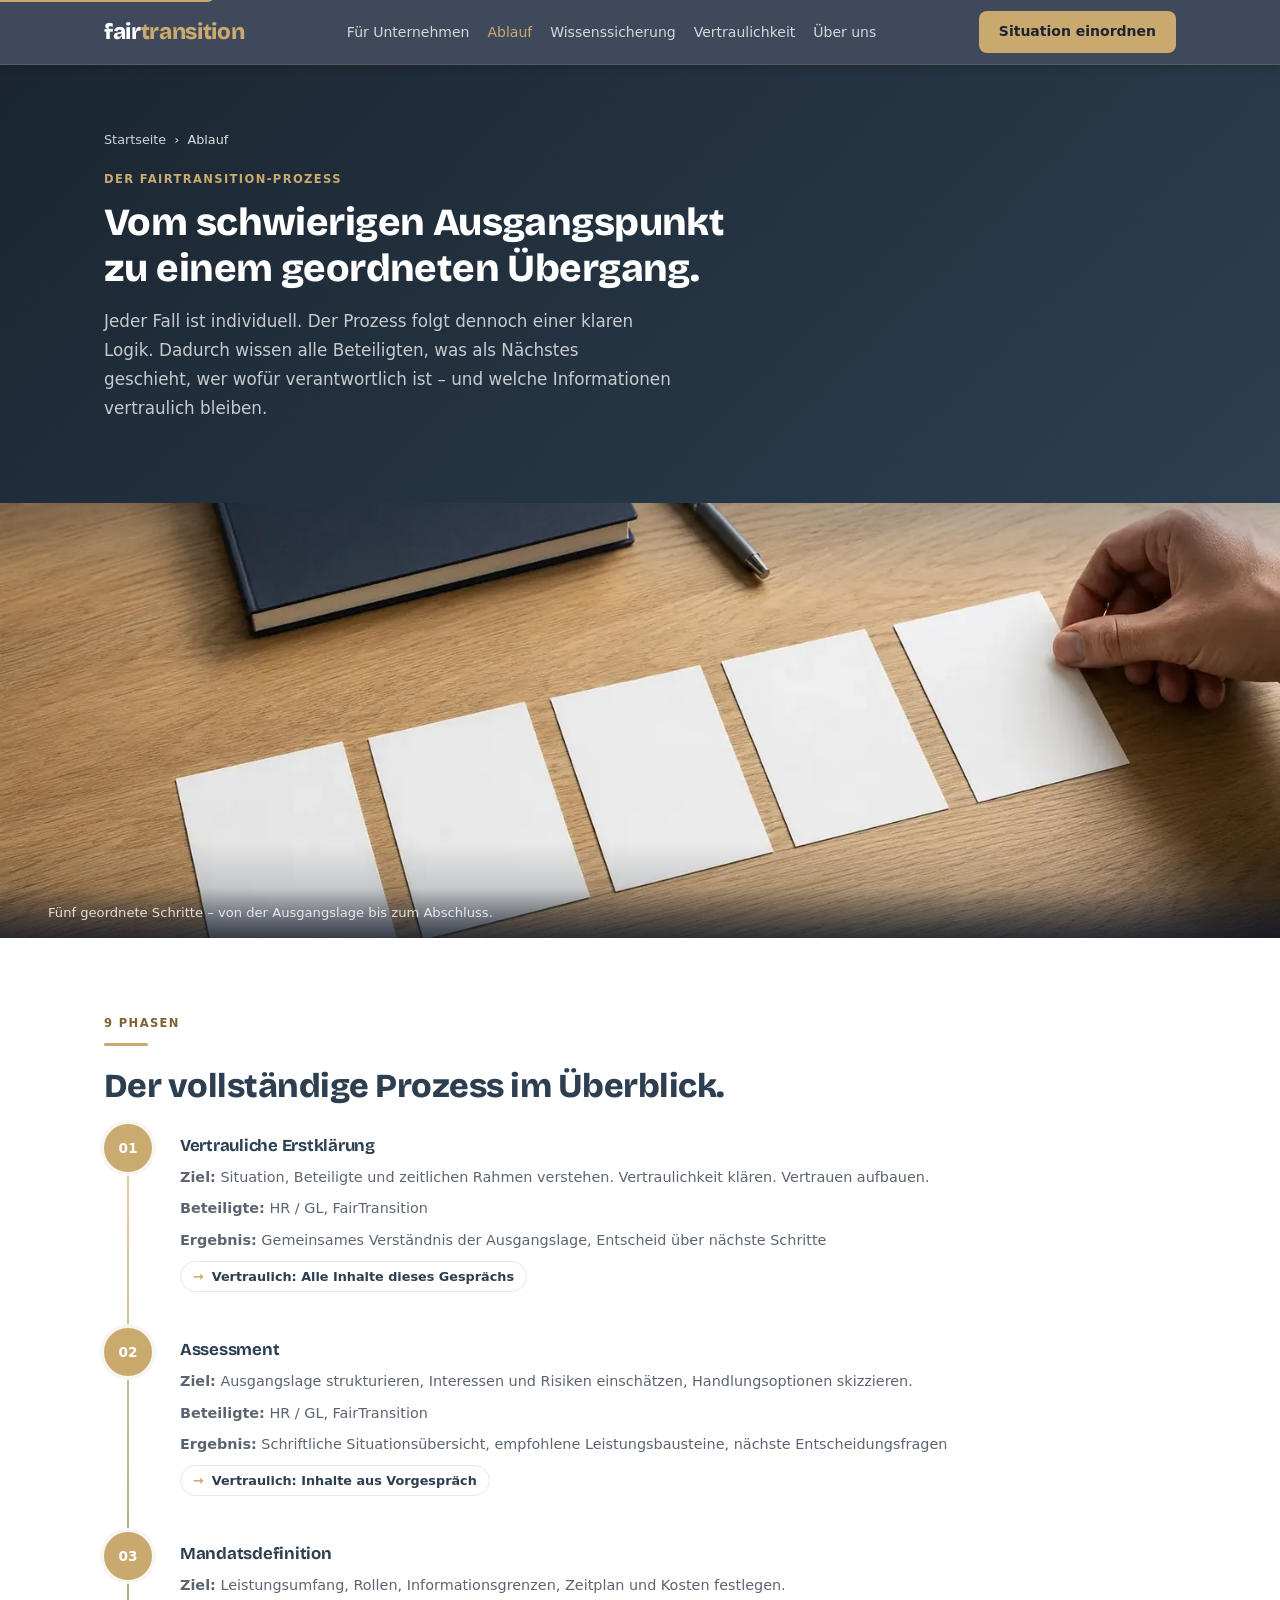
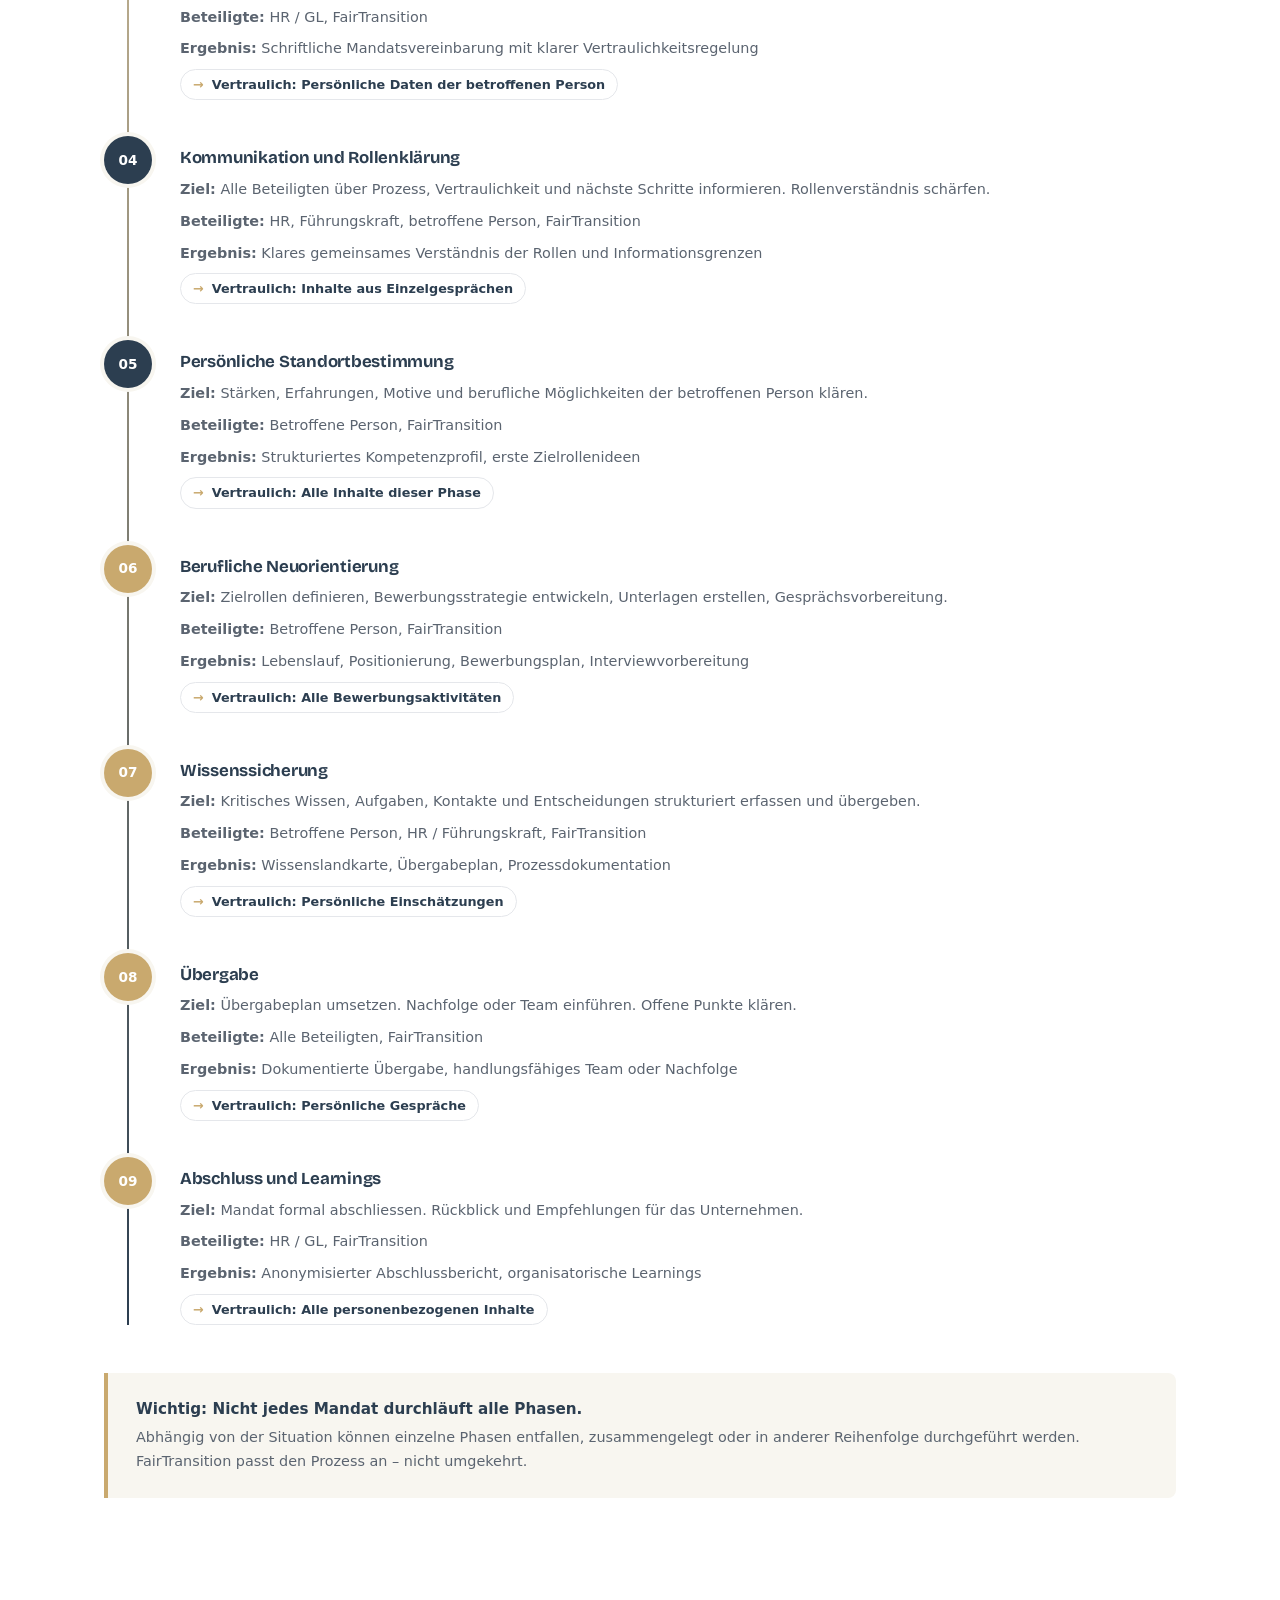
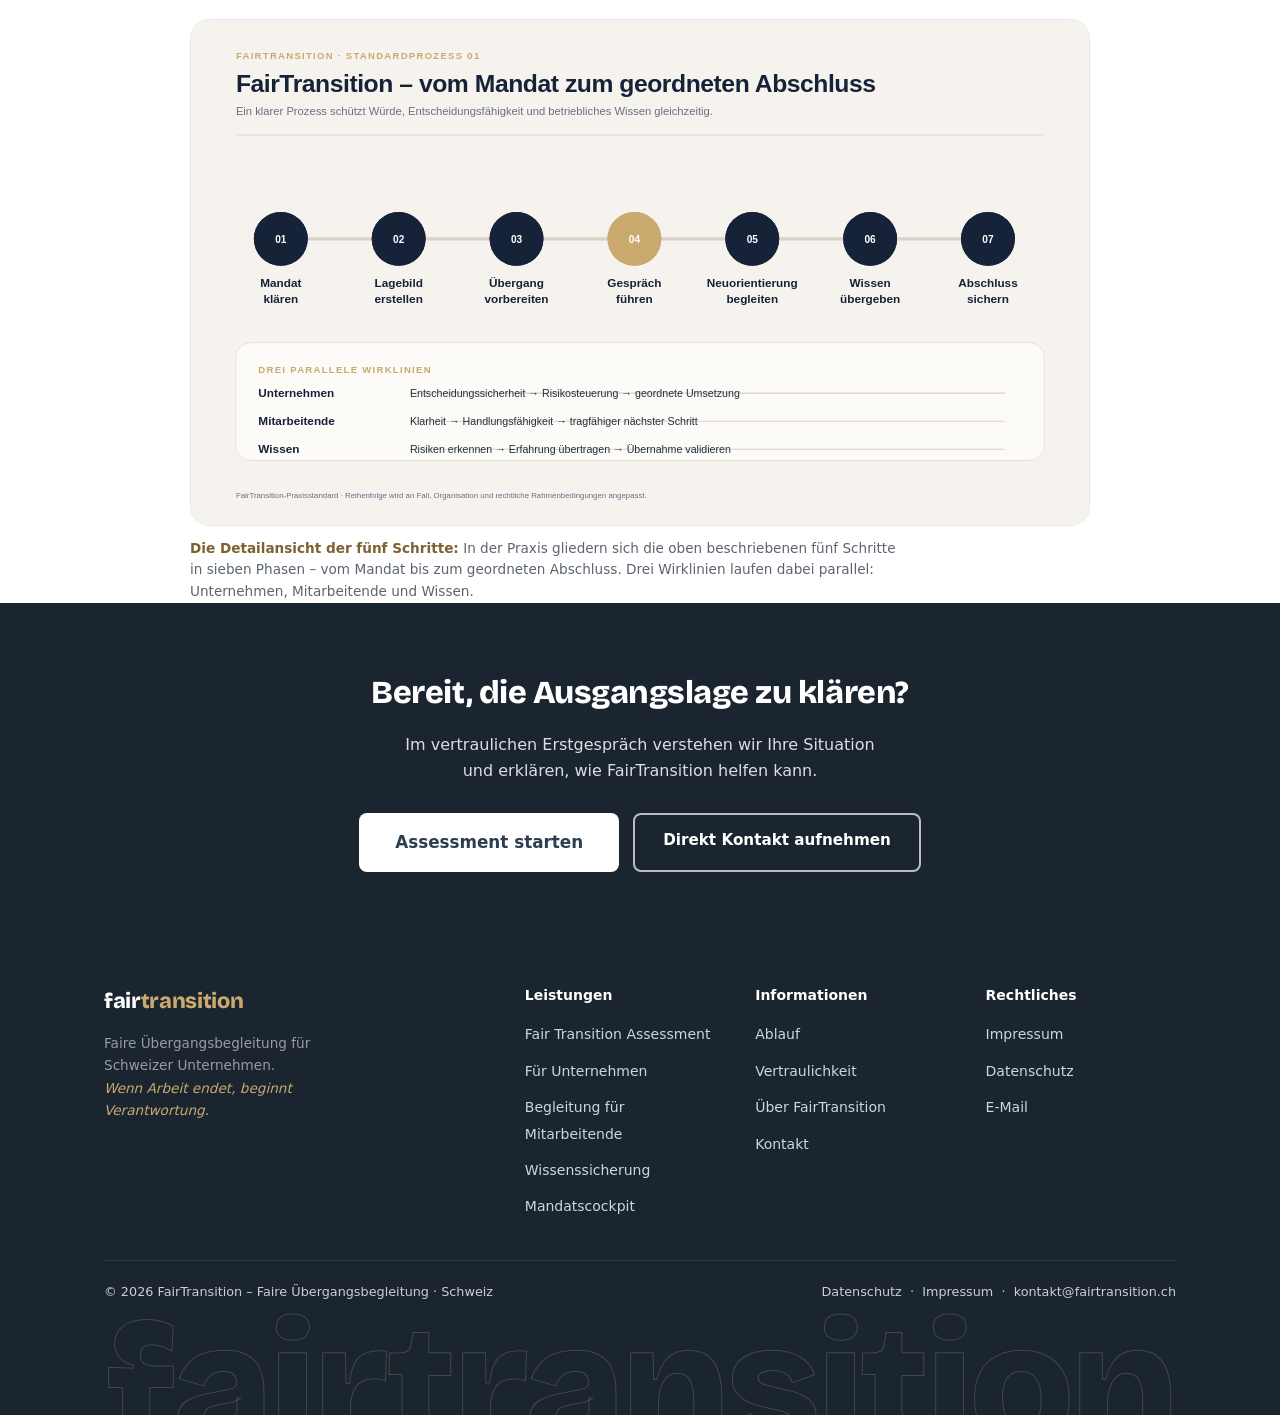
==== commit 7d929842: "bildpaket" ====
--- a/ablauf.html
+++ b/ablauf.html
@@ -171,6 +171,13 @@
   </div>
 </section>
 
+<figure class="process-visual">
+  <img src="media/prozessgrafiken/04-standardprozess-fairtransition.svg" width="1600" height="900"
+       loading="lazy" decoding="async"
+       alt="Sieben Phasen des FairTransition-Prozesses vom Mandat bis zum geordneten Abschluss.">
+  <figcaption><b>Die Detailansicht der fünf Schritte:</b> In der Praxis gliedern sich die oben beschriebenen fünf Schritte in sieben Phasen – vom Mandat bis zum geordneten Abschluss. Drei Wirklinien laufen dabei parallel: Unternehmen, Mitarbeitende und Wissen.</figcaption>
+</figure>
+
 <section style="background:var(--blue-dk);padding:64px 0;text-align:center">
   <div class="container">
     <h2 style="font-size:clamp(1.4rem,3vw,2rem);font-weight:800;color:var(--white);margin-bottom:12px">Bereit, die Ausgangslage zu klären?</h2>
--- a/css/modern.css
+++ b/css/modern.css
@@ -338,3 +338,27 @@
       to{transform:scale(1.06) translateY(1.5%)}}
   }
 }
+
+/* ══ Prozessgrafiken (SVG-Infografiken, Paket v1.0.0) ══════════
+   Als <img src="*.svg"> eingebunden: scharf auf jedem Display,
+   ~5 KB pro Grafik, eigenes title/desc im SVG (screenreaderfähig).
+   Auf schmalen Viewports wird die Grafik nicht beschnitten,
+   sondern skaliert; die Kernaussage steht zusätzlich als Text
+   in der Bildunterschrift. */
+.process-visual{margin:clamp(28px,5vh,56px) auto 0;max-width:900px}
+.process-visual img{display:block;width:100%;height:auto;
+  border-radius:clamp(12px,1.5vw,20px);background:var(--white);
+  border:1px solid #e3e7ec}
+.process-visual figcaption{margin-top:12px;font-size:.85rem;line-height:1.6;
+  color:var(--gray);max-width:720px}
+.process-visual figcaption b{color:var(--ochre-ink,#7E6130);font-weight:600}
+:is(.jr-dark,.jr-invite,.sub-hero,.fc-dark,.fc-impact) .process-visual img{
+  background:rgba(255,255,255,.96);border-color:rgba(255,255,255,.18)}
+:is(.jr-dark,.jr-invite,.fc-dark,.fc-impact) .process-visual figcaption{
+  color:rgba(255,255,255,.75)}
+:is(.jr-dark,.jr-invite,.fc-dark,.fc-impact) .process-visual figcaption b{color:var(--ochre)}
+@media (max-width:600px){
+  .process-visual{margin-top:24px}
+  .process-visual figcaption{font-size:.82rem}
+}
+.pv-src{display:inline-block;margin-top:4px;font-size:.78rem;opacity:.75;font-style:italic}
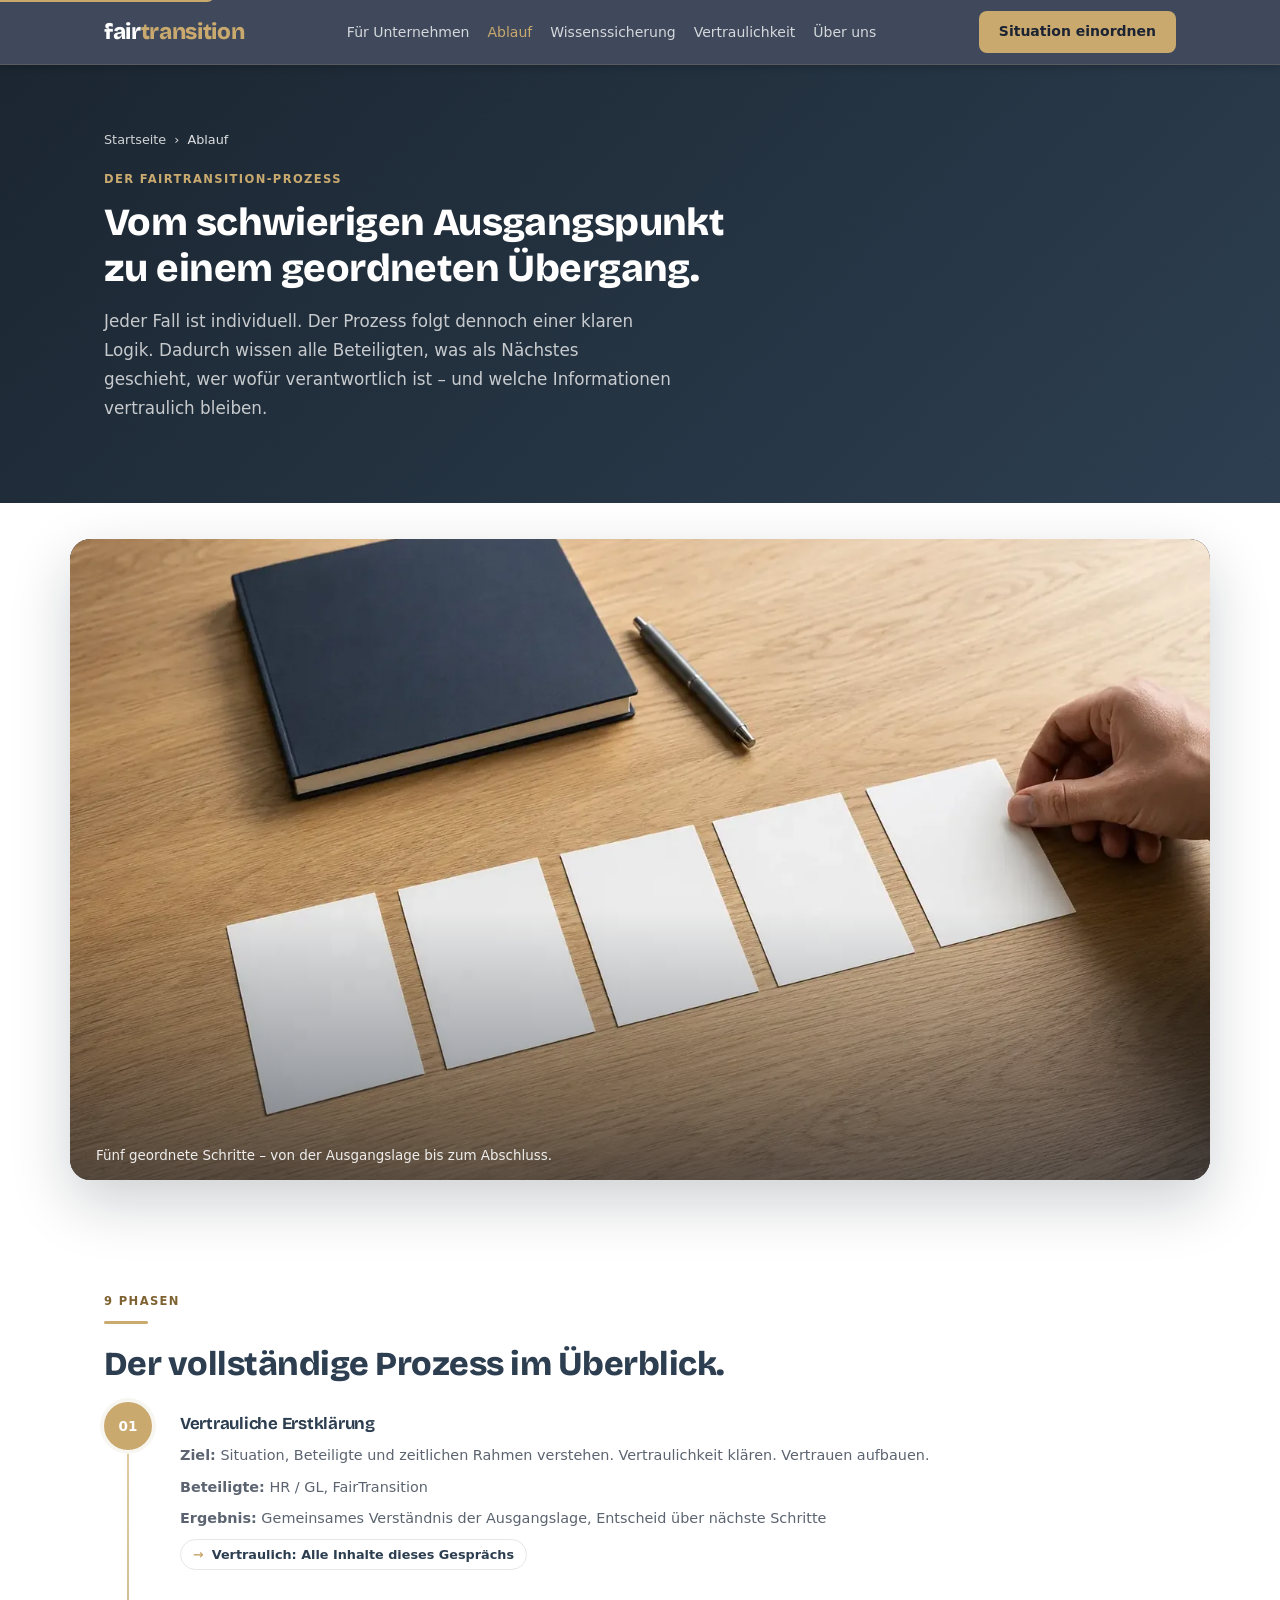
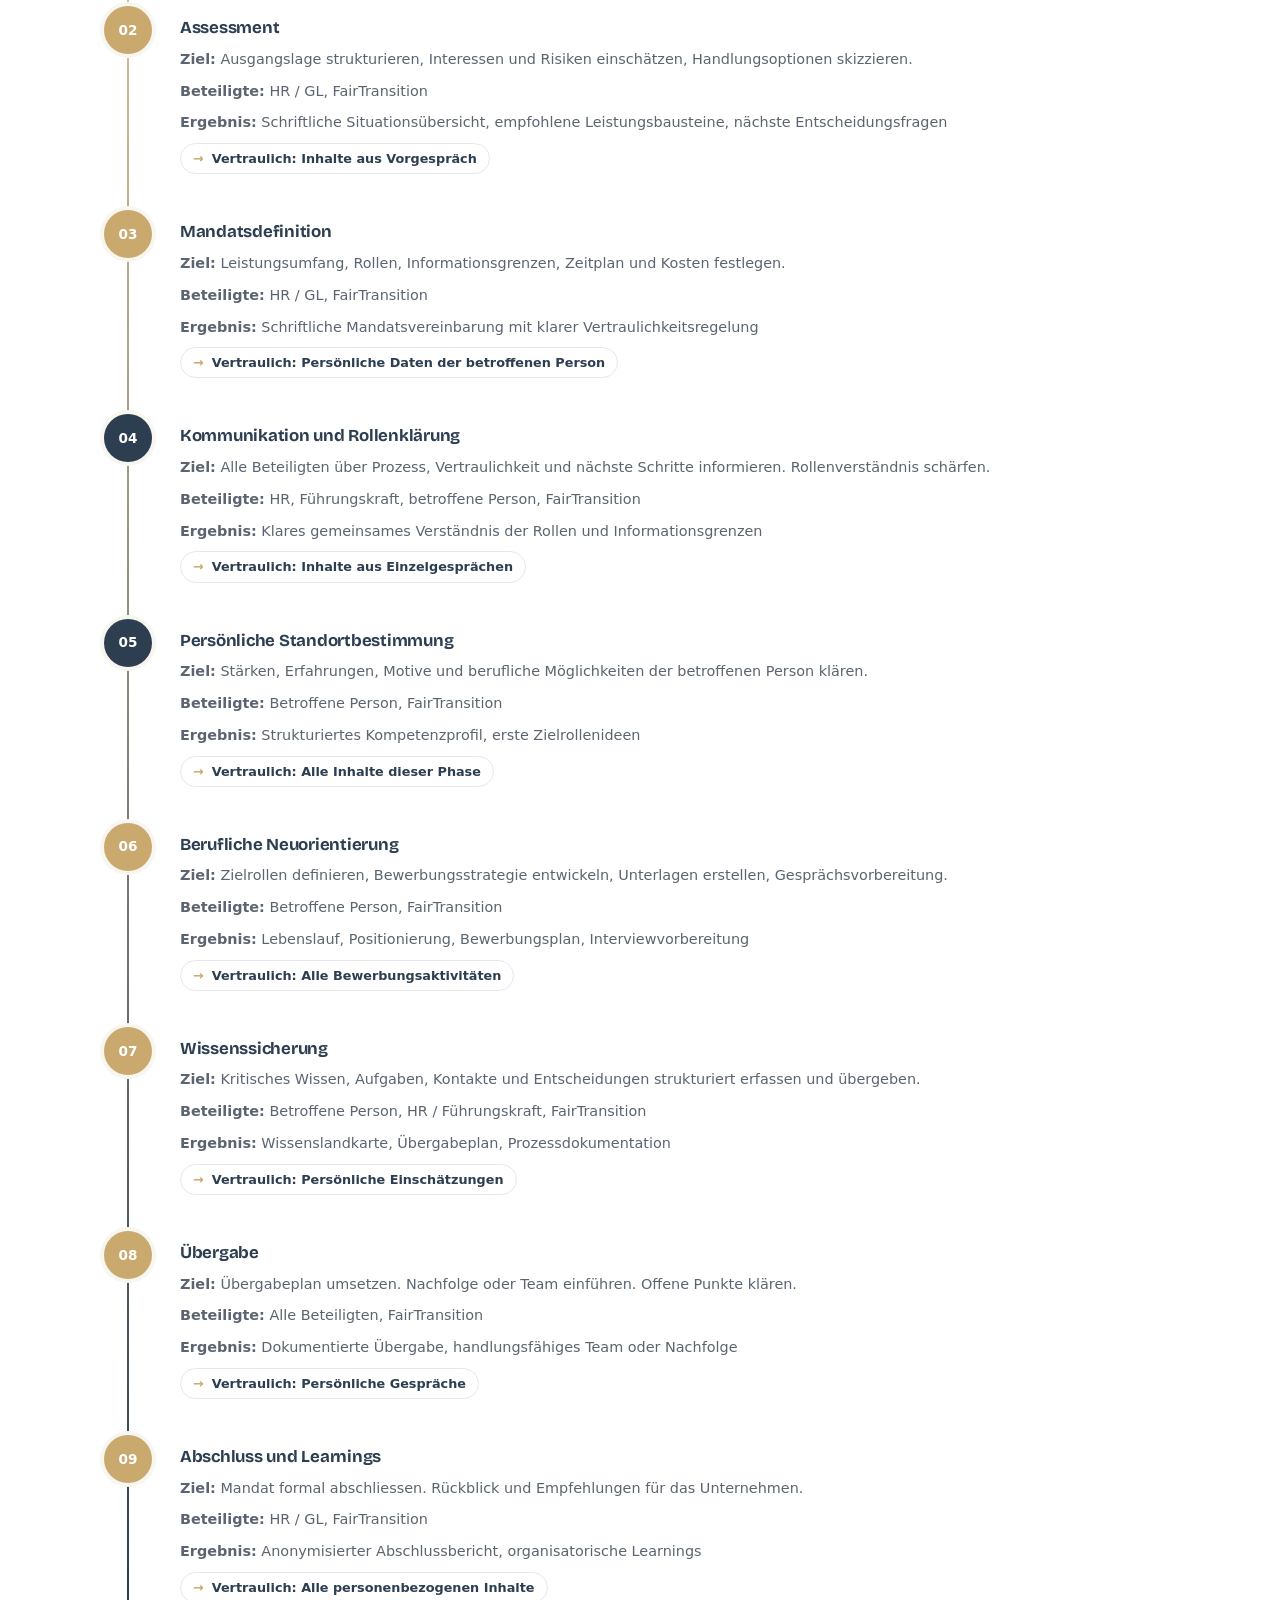
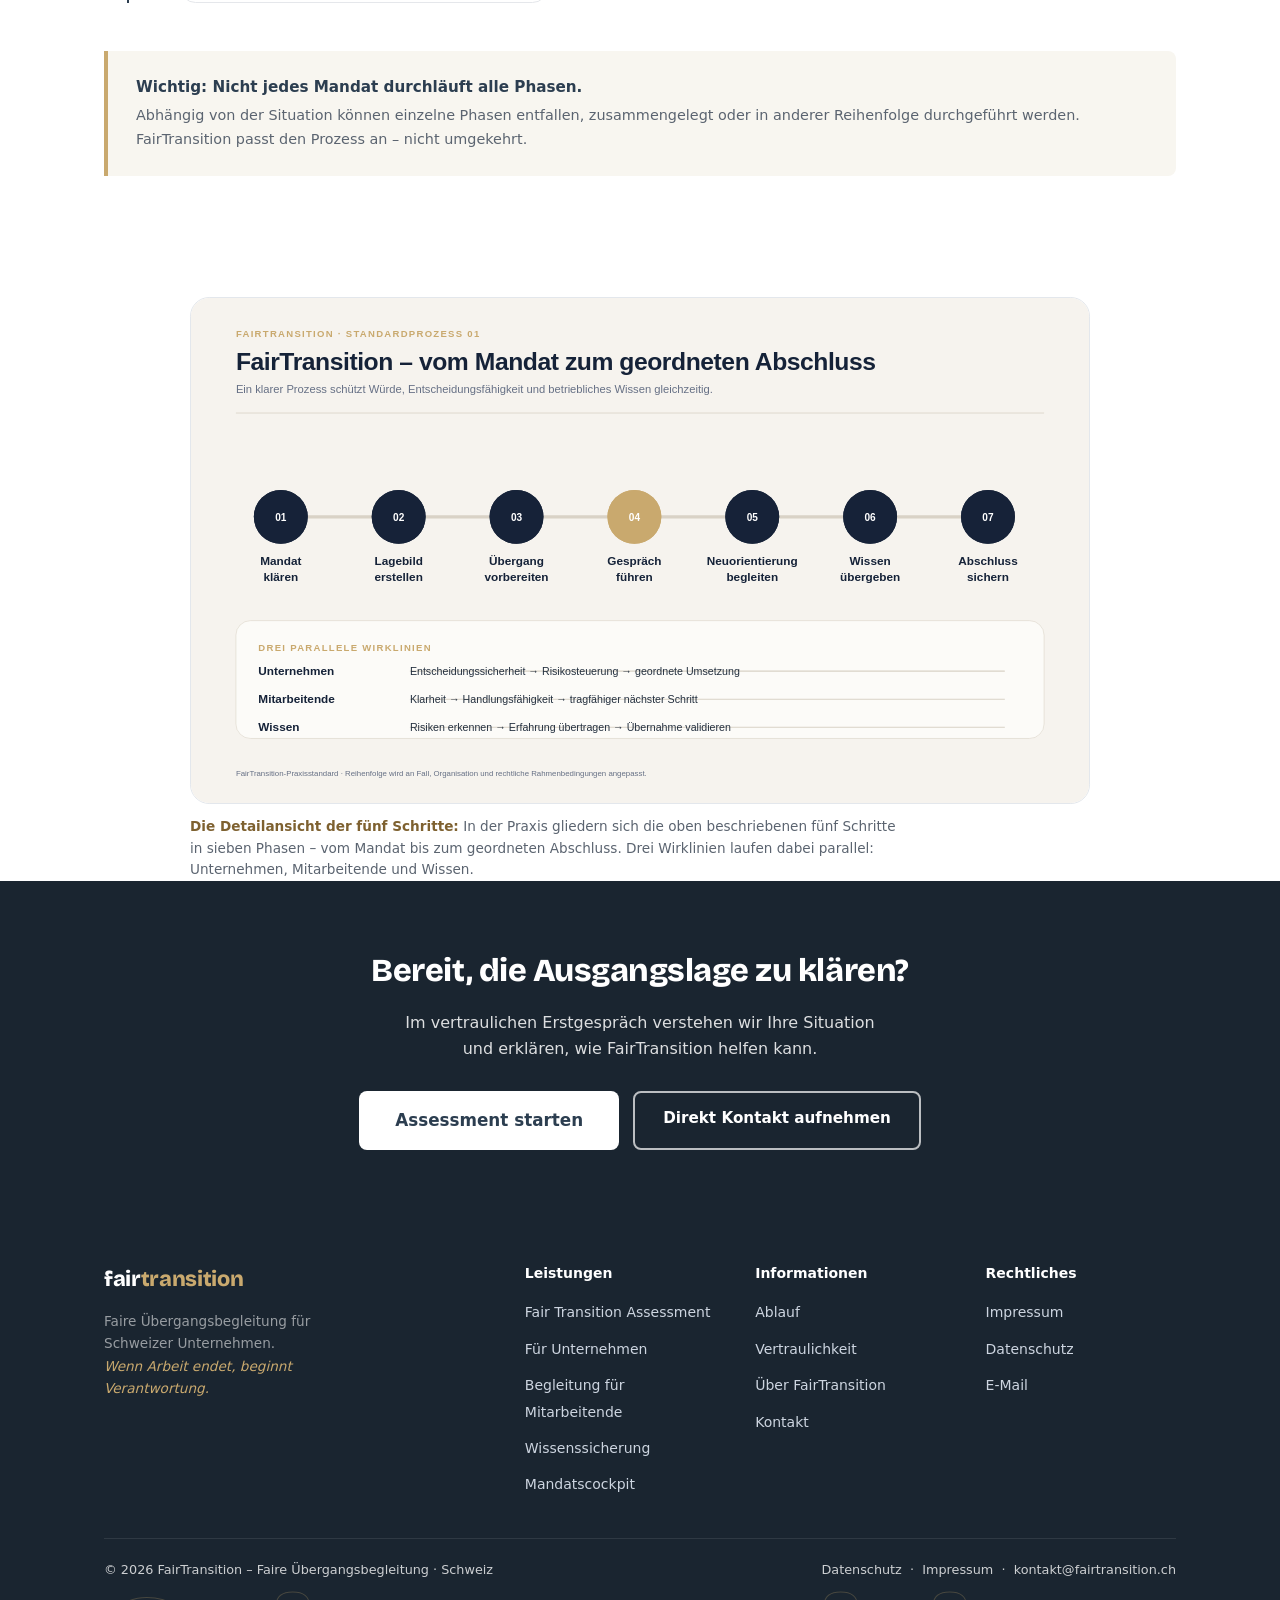
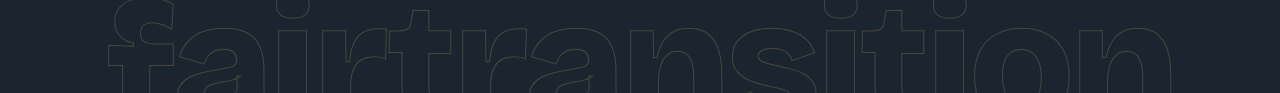
==== commit cdb7e987: "blidbreite und portrait" ====
--- a/ablauf.html
+++ b/ablauf.html
@@ -6,16 +6,16 @@
 <title>FairTransition | Ablauf – So funktioniert ein FairTransition-Mandat</title>
 <meta name="description" content="Von der vertraulichen Erstklärung bis zum geordneten Abschluss: Der FairTransition-Prozess in 9 Phasen – klar, strukturiert, für alle Beteiligten nachvollziehbar.">
 <meta name="robots" content="index, follow">
-<link rel="canonical" href="https://fairtransition.ch/ablauf">
+<link rel="canonical" href="https://www.fairtransition.ch/ablauf.html">
 <meta property="og:type" content="website">
-<meta property="og:url" content="https://fairtransition.ch/ablauf">
+<meta property="og:url" content="https://www.fairtransition.ch/ablauf.html">
 <meta property="og:title" content="FairTransition | Ablauf – So funktioniert ein FairTransition-Mandat">
 <meta property="og:description" content="Von der vertraulichen Erstklärung bis zum geordneten Abschluss: Der FairTransition-Prozess in 9 Phasen – klar, strukturiert, für alle Beteiligten nachvollziehbar.">
 <meta property="og:locale" content="de_CH">
-<meta property="og:image" content="https://fairtransition.ch/media/fairtransition/og-image.webp">
+<meta property="og:image" content="https://www.fairtransition.ch/media/fairtransition/og-image.webp">
 <meta property="og:image:width" content="1200">
 <meta property="og:image:height" content="630">
-<meta name="twitter:image" content="https://fairtransition.ch/media/fairtransition/og-image.webp">
+<meta name="twitter:image" content="https://www.fairtransition.ch/media/fairtransition/og-image.webp">
 <link rel="icon" type="image/svg+xml" href="favicon.svg">
 <link rel="preload" href="fonts/bricolage-grotesque-latin-wght-normal.woff2" as="font" type="font/woff2" crossorigin>
 <link rel="stylesheet" href="css/style.css">
@@ -53,8 +53,7 @@
 </section>
 
 <figure class="ft-band">
-  <img src="media/fairtransition/11-ablauf-struktur.webp" alt="Fünf schlichte Karten in einer Reihe auf einem Tisch als Sinnbild für den strukturierten Ablauf" loading="lazy" decoding="async" width="1500" height="900">
-  <figcaption>Fünf geordnete Schritte – von der Ausgangslage bis zum Abschluss.</figcaption>
+  <div class="ft-band-inner"><img src="media/fairtransition/11-ablauf-struktur.webp" alt="Fünf schlichte Karten in einer Reihe auf einem Tisch als Sinnbild für den strukturierten Ablauf" loading="lazy" decoding="async" width="1500" height="900"><figcaption>Fünf geordnete Schritte – von der Ausgangslage bis zum Abschluss.</figcaption></div>
 </figure>
 
 <section style="background:var(--white)" aria-labelledby="ab-phases">
--- a/css/modern.css
+++ b/css/modern.css
@@ -322,20 +322,27 @@
 /* ══ Loop · Bildband für Unterseiten (Bildpaket 2026-07-19) ══
    Ruhiges Vollbreiten-Bild direkt unter dem sub-hero. Editoriale
    Anmutung, dezenter Navy-Verlauf an den Kanten für Textnähe. */
-.ft-band{position:relative;width:100%;margin:0;background:#0d1626;overflow:hidden}
-.ft-band img{display:block;width:100%;height:clamp(220px,34vw,440px);
-  object-fit:cover;object-position:center}
-.ft-band::after{content:"";position:absolute;inset:0;pointer-events:none;
-  background:linear-gradient(180deg,rgba(13,22,38,.28),transparent 22%,transparent 78%,rgba(13,22,38,.32))}
-.ft-band figcaption{position:absolute;left:0;right:0;bottom:0;
-  padding:14px clamp(20px,4vw,48px);font-size:.82rem;color:rgba(255,255,255,.82);
-  background:linear-gradient(0deg,rgba(12,21,36,.72),transparent);z-index:1}
+.ft-band{position:relative;margin:clamp(24px,4vh,44px) auto;padding-inline:20px;
+  max-width:1180px;background:transparent;overflow:visible}
+.ft-band-inner{position:relative;border-radius:clamp(14px,1.6vw,22px);overflow:hidden;
+  background:#0d1626;box-shadow:0 22px 60px rgba(10,18,32,.20)}
+.ft-band img{display:block;width:100%;aspect-ratio:16/9;height:auto;
+  object-fit:cover;object-position:center 38%}
+.ft-band-inner::after{content:"";position:absolute;inset:0;pointer-events:none;
+  background:linear-gradient(0deg,rgba(12,21,36,.55),transparent 42%)}
+.ft-band figcaption{position:absolute;left:0;right:0;bottom:0;z-index:1;
+  padding:14px clamp(16px,2.4vw,26px);font-size:.84rem;line-height:1.5;
+  color:rgba(255,255,255,.9)}
+@media (max-width:600px){
+  .ft-band img{aspect-ratio:4/3}
+  .ft-band figcaption{font-size:.78rem;padding:12px 16px}
+}
 @media (prefers-reduced-motion:no-preference){
   @supports(animation-timeline:view()){
     .ft-band img{animation:ft-band-drift linear both;
       animation-timeline:view();animation-range:entry 0% exit 100%}
-    @keyframes ft-band-drift{from{transform:scale(1.06) translateY(-1.5%)}
-      to{transform:scale(1.06) translateY(1.5%)}}
+    @keyframes ft-band-drift{from{transform:scale(1.05) translateY(-1.2%)}
+      to{transform:scale(1.05) translateY(1.2%)}}
   }
 }
 
